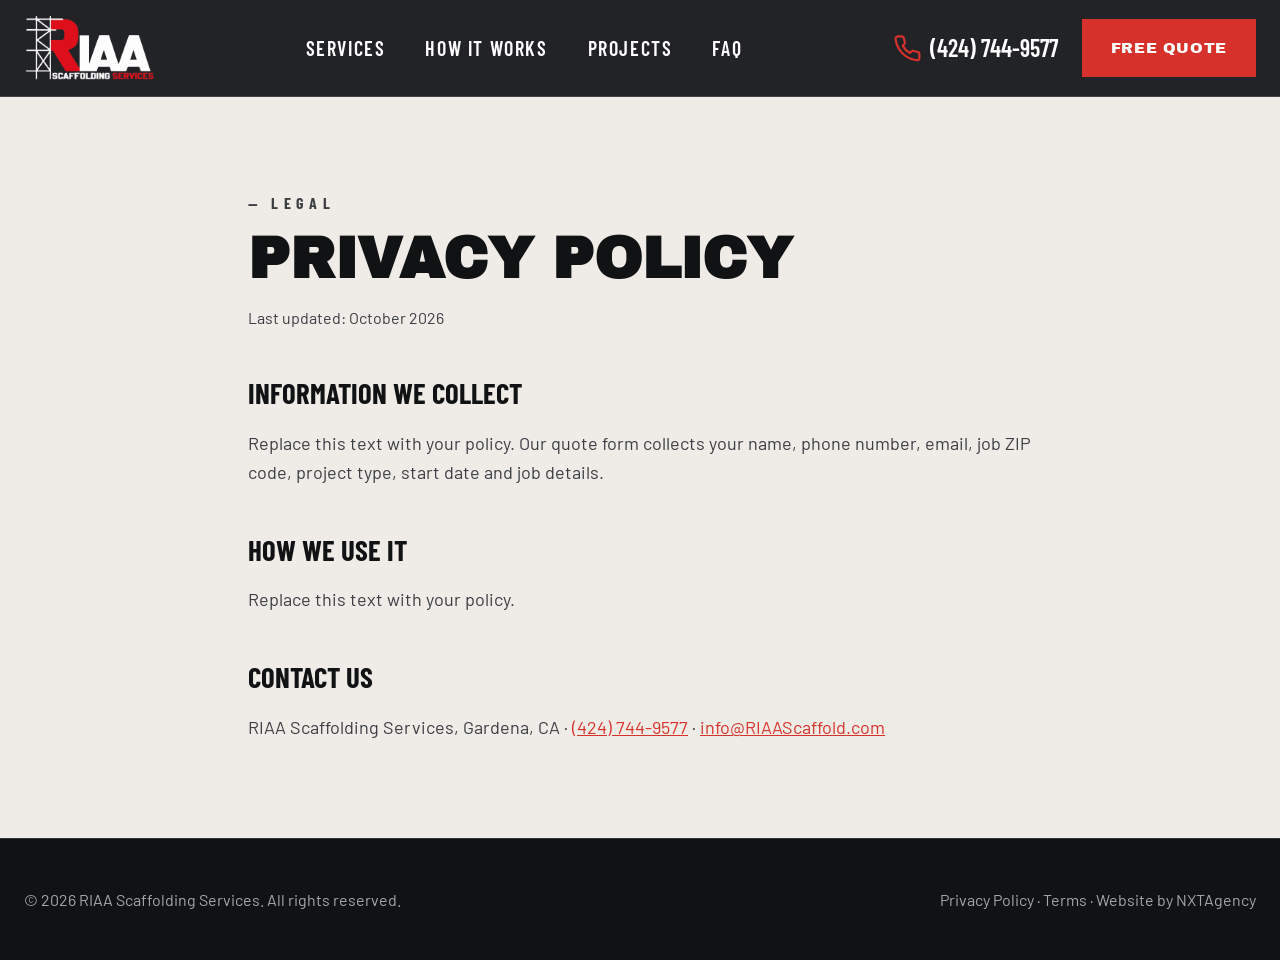
==== privacy.html @ 630b478d "Rename policies/privacy.html to privacy.html" ====
<!DOCTYPE html>
<html lang="en">
<head>
<meta charset="utf-8">
<meta name="viewport" content="width=device-width, initial-scale=1">
<title>Privacy Policy | RIAA Scaffolding Services</title>
<link rel="preconnect" href="https://fonts.googleapis.com">
<link rel="preconnect" href="https://fonts.gstatic.com" crossorigin>
<link href="https://fonts.googleapis.com/css2?family=Archivo+Black&family=Barlow+Condensed:wght@500;600;700&family=Barlow:wght@400;500;600&display=swap" rel="stylesheet">
<link rel="stylesheet" href="style.css?v=4">
<link rel="icon" type="image/png" href="img/favicon.png">
</head>
<body>
<svg width="0" height="0" style="position:absolute" aria-hidden="true">
  <symbol id="phone" viewBox="0 0 24 24"><path d="M22 16.9v3a2 2 0 0 1-2.2 2 19.8 19.8 0 0 1-8.6-3.1 19.5 19.5 0 0 1-6-6A19.8 19.8 0 0 1 2.1 4.2 2 2 0 0 1 4.1 2h3a2 2 0 0 1 2 1.7c.1 1 .4 1.9.7 2.8a2 2 0 0 1-.5 2.1L8.1 9.9a16 16 0 0 0 6 6l1.3-1.3a2 2 0 0 1 2.1-.4c.9.3 1.8.6 2.8.7a2 2 0 0 1 1.7 2z"/></symbol>
  <symbol id="mail" viewBox="0 0 24 24"><rect x="2" y="4" width="20" height="16" rx="2"/><path d="m22 7-10 6L2 7"/></symbol>
  <symbol id="pin" viewBox="0 0 24 24"><path d="M20 10c0 6-8 12-8 12S4 16 4 10a8 8 0 0 1 16 0z"/><circle cx="12" cy="10" r="3"/></symbol>
  <symbol id="clock" viewBox="0 0 24 24"><circle cx="12" cy="12" r="10"/><path d="M12 6v6l4 2"/></symbol>
  <symbol id="arrow" viewBox="0 0 24 24"><path d="M5 12h14m-6-6 6 6-6 6"/></symbol>
  <symbol id="hat" viewBox="0 0 24 24"><path d="M2 18h20M4 18a8 8 0 0 1 16 0M12 6v4M10 4h4"/></symbol>
</svg>
<header>
  <div class="wrap">
    <a class="logo" href="index.html" aria-label="RIAA Scaffolding Services home"><img src="img/logo.png" alt="RIAA Scaffolding Services"></a>
    <nav aria-label="Main"><a href="index.html#services">Services</a><a href="index.html#process">How it works</a><a href="index.html#projects">Projects</a><a href="index.html#faq">FAQ</a></nav>
    <div class="hright">
      <a class="tel" href="tel:4247449577"><svg class="i"><use href="#phone"/></svg>(424) 744-9577</a>
      <a class="btn" href="index.html#quote">Free quote</a>
    </div>
  </div>
</header>
<main>
  <section class="policy">
    <div class="wrap">
      <p class="kicker">Legal</p>
      <h1 class="disp">Privacy Policy</h1>
      <p class="updated">Last updated: October 2026</p>
      <h2>Information we collect</h2>
      <p>Replace this text with your policy. Our quote form collects your name, phone number, email, job ZIP code, project type, start date and job details.</p>
      <h2>How we use it</h2>
      <p>Replace this text with your policy.</p>
      <h2>Contact us</h2>
      <p>RIAA Scaffolding Services, Gardena, CA · <a href="tel:4247449577">(424) 744-9577</a> · <a href="mailto:info@RIAAScaffold.com">info@RIAAScaffold.com</a></p>
    </div>
  </section>
</main>
<footer>
  <div class="wrap">
    <span>© <span id="y"></span> RIAA Scaffolding Services. All rights reserved.</span>
    <span><a href="privacy.html">Privacy Policy</a> · <a href="terms.html">Terms</a> · Website by <a href="https://www.nxtagency.net" target="_blank" rel="noopener">NXTAgency</a></span>
  </div>
</footer>
<script>document.getElementById('y').textContent = new Date().getFullYear();</script>
</body>
</html>
---- style.css ----
:root{--red:#d6322b;--black:#101214;--panel:#1a1c20;--paper:#efece7;--line:rgba(255,255,255,.14);--mute:#a4a8ad;--ink:#3a3d42}
*{box-sizing:border-box;margin:0}
html{scroll-behavior:smooth;scroll-padding-top:6rem}
body{font-family:Barlow,system-ui,sans-serif;font-weight:400;color:var(--black);background:var(--paper);line-height:1.6;font-size:18px}
a{color:inherit;text-decoration:none}
:focus-visible{outline:3px solid var(--red);outline-offset:3px}
.wrap{max-width:78rem;margin:0 auto;padding:0 1.5rem}
.disp{font-family:'Archivo Black',sans-serif;text-transform:uppercase;line-height:1.02}
.cond{font-family:'Barlow Condensed',sans-serif;text-transform:uppercase}
section{padding:7rem 0}
.dark{background:var(--black);color:#fff}
.grid-bg{background-image:linear-gradient(var(--line) 1px,transparent 1px),linear-gradient(90deg,var(--line) 1px,transparent 1px);background-size:64px 64px;background-color:var(--black)}
h2{font-size:clamp(2.2rem,5.5vw,4.2rem)}
.kicker{font-family:'Barlow Condensed';font-weight:700;letter-spacing:.35em;text-transform:uppercase;color:var(--red);font-size:1rem;margin-bottom:.9rem}
.kicker::before{content:"— "}
.lead{margin-top:1.5rem;font-size:1.25rem;color:var(--ink);max-width:44rem}
.dark .lead{color:#d4d6d9}
.btn{display:inline-flex;align-items:center;gap:.7rem;background:var(--red);color:#fff;font-family:'Archivo Black';text-transform:uppercase;letter-spacing:.04em;font-size:1.05rem;padding:1.3rem 2.2rem;border:2px solid var(--red);cursor:pointer;transition:background .15s}
.btn:hover{background:#b82822}
.btn.ghost{background:transparent;border-color:rgba(255,255,255,.35)}
.btn.ghost:hover{background:rgba(255,255,255,.1)}
svg.i{width:1.2em;height:1.2em;fill:none;stroke:currentColor;stroke-width:1.8;stroke-linecap:round;stroke-linejoin:round}
/* header */
header{position:sticky;top:0;z-index:40;background:#222326;border-bottom:1px solid var(--line);color:#fff}
header .wrap{display:flex;align-items:center;justify-content:space-between;height:6rem;gap:1.5rem}
.logo{font-family:'Archivo Black';font-size:2.6rem;line-height:.9;display:flex;flex-direction:column}
.logo b{color:var(--red)}
.logo small{font-family:'Barlow Condensed';font-size:.7rem;letter-spacing:.12em;font-weight:700}
nav{display:flex;gap:2.5rem}
nav a,.tel{font-family:'Barlow Condensed';font-weight:600;font-size:1.25rem;text-transform:uppercase;letter-spacing:.08em}
nav a:hover{color:var(--red)}
.hright{display:flex;align-items:center;gap:1.5rem}
.tel{display:flex;align-items:center;gap:.5rem;font-size:1.5rem;letter-spacing:0}
.tel svg{color:var(--red)}
.hright .btn{padding:.95rem 1.7rem;font-size:.95rem}
@media(max-width:1000px){nav{display:none}}
@media(max-width:560px){.tel{display:none}}
/* hero */
#top{padding:0;position:relative;background:linear-gradient(90deg,var(--black) 28%,rgba(16,18,20,.55) 70%,rgba(16,18,20,.7)),url(img/hero.png) center/cover,#1f2226;color:#fff}
.hero-in{padding:15rem 0 9rem}
.badge{display:inline-flex;align-items:center;gap:.7rem;border:1px solid rgba(214,50,43,.55);background:rgba(16,18,20,.5);color:var(--red);font-family:'Barlow Condensed';font-weight:700;letter-spacing:.3em;font-size:1.05rem;text-transform:uppercase;padding:.75rem 1.5rem}
h1{font-size:clamp(3rem,9vw,7.6rem);margin-top:2.25rem;max-width:11ch}
h1 em{font-style:normal;color:var(--red)}
.hero-sub{margin-top:2.5rem;font-size:1.4rem;max-width:40rem;color:#e2e4e6}
.cta-row{margin-top:3rem;display:flex;gap:1.25rem;flex-wrap:wrap}
.stats{position:relative;border:1px solid var(--line);background:rgba(16,18,20,.82);display:grid;grid-template-columns:repeat(4,1fr);margin-bottom:4rem}
.stats div{padding:2.4rem 2.25rem;border-left:1px solid var(--line)}
.stats div:first-child{border-left:0}
.stats span{display:block;font-family:'Barlow Condensed';font-weight:600;letter-spacing:.2em;text-transform:uppercase;color:var(--mute);font-size:1.05rem}
.stats b{font-family:'Archivo Black';font-size:4.4rem;line-height:1.1;color:var(--red)}
@media(max-width:900px){.stats{grid-template-columns:1fr 1fr}.stats div:nth-child(3){border-left:0}.stats div:nth-child(n+3){border-top:1px solid var(--line)}.hero-in{padding:9rem 0 5rem}}
.hazard{height:1.4rem;background:repeating-linear-gradient(-55deg,var(--red) 0 24px,var(--black) 24px 48px)}
/* services */
.cards{margin-top:4rem;display:grid;gap:3rem;grid-template-columns:repeat(3,1fr)}
.card{background:#fff;box-shadow:14px 14px 0 var(--black);display:flex;flex-direction:column}
.card:first-child{box-shadow:14px 14px 0 var(--red)}
.card .img{height:17rem;background:linear-gradient(135deg,#6b4a3a,#b9855f) center/cover}
.card:nth-child(2) .img{background:linear-gradient(135deg,#1f3a33,#4d7566) center/cover}
.card:nth-child(3) .img{background:linear-gradient(135deg,#1a2a3d,#6f7f90) center/cover}
.card .body{padding:2.25rem 2rem 2rem;display:flex;flex-direction:column;flex:1}
.card h3{font-family:'Archivo Black';text-transform:uppercase;font-size:2rem}
.card p{margin-top:1.1rem;color:var(--ink);flex:1}
.card ul{list-style:none;padding:1.75rem 0 0;margin-top:2rem;border-top:1px solid #d8d5d0;display:grid;gap:1rem}
.card li{font-family:'Barlow Condensed';font-weight:600;font-size:1.3rem;text-transform:uppercase;display:flex;align-items:center;gap:1rem}
.card li::before{content:"";width:.8rem;height:.8rem;background:var(--red);flex:none}
@media(max-width:900px){.cards{grid-template-columns:1fr}}
/* process */
.steps{margin-top:4.5rem;display:grid;gap:2rem;grid-template-columns:repeat(4,1fr);padding:0;list-style:none;counter-reset:s}
.steps li{background:var(--panel);border-top:6px solid var(--red);padding:2.25rem 2.25rem 3rem;counter-increment:s}
.steps li:nth-child(2){margin-top:3rem}.steps li:nth-child(3){margin-top:6rem}.steps li:nth-child(4){margin-top:9rem}
.steps li::before{content:"0" counter(s);font-family:'Archivo Black';font-size:4.2rem;color:var(--red);display:block;line-height:1;margin-bottom:1.5rem}
.steps h3{font-family:'Barlow Condensed';font-size:2rem;text-transform:uppercase;line-height:1.1}
.steps p{margin-top:.8rem;color:#c9ccd0;font-size:1.1rem}
@media(max-width:1000px){.steps{grid-template-columns:1fr 1fr}.steps li:nth-child(n){margin-top:0}}
@media(max-width:560px){.steps{grid-template-columns:1fr}}
/* projects */
.projects{margin-top:3.5rem;display:grid;gap:2rem;grid-template-columns:1.5fr 1fr 1fr}
.proj{min-height:24rem;padding:2rem;display:flex;flex-direction:column;justify-content:flex-end;color:#fff;background:linear-gradient(180deg,rgba(16,18,20,0) 30%,rgba(16,18,20,.9)),var(--bg,#2b2f35) center/cover}
.proj:nth-child(2){--bg:#3a2a27}.proj:nth-child(3){--bg:#27343a}
.proj small{font-family:'Barlow Condensed';font-weight:700;letter-spacing:.25em;text-transform:uppercase;color:var(--red)}
.proj h3{font-family:'Archivo Black';text-transform:uppercase;font-size:1.6rem;margin:.3rem 0 .5rem}
.proj p{color:#d4d6d9;font-size:1.05rem}
@media(max-width:900px){.projects{grid-template-columns:1fr}.proj{min-height:16rem}}
/* safety */
#safety{background:#fff}
.safety{display:grid;gap:4rem;grid-template-columns:1fr 1fr;align-items:start}
.checks{list-style:none;padding:0;display:grid;gap:1rem}
.checks li{background:var(--paper);border-left:6px solid var(--red);padding:1.4rem 1.6rem}
.checks b{font-family:'Barlow Condensed';font-size:1.45rem;text-transform:uppercase;display:block}
@media(max-width:900px){.safety{grid-template-columns:1fr}}
/* faq */
.faq{display:grid;gap:5rem;grid-template-columns:1fr 1.4fr;align-items:start}
.faq .list{border-top:3px solid var(--black)}
details{border-bottom:3px solid var(--black);padding:2.2rem 0}
summary{cursor:pointer;font-family:'Barlow Condensed';font-weight:700;font-size:1.6rem;text-transform:uppercase;list-style:none;display:flex;justify-content:space-between;gap:1rem}
summary::-webkit-details-marker{display:none}
summary::after{content:"+";font-weight:400;font-size:2.2rem;line-height:.8}
details[open] summary::after{content:"−"}
details p{margin-top:1rem;color:var(--ink);max-width:40rem}
@media(max-width:900px){.faq{grid-template-columns:1fr;gap:3rem}}
/* quote */
.qgrid{display:grid;gap:4rem;grid-template-columns:1fr 1.5fr;align-items:start}
.contact{margin-top:3.5rem;display:grid;gap:1.1rem}
.contact div{display:flex;align-items:center;gap:1.2rem}
.contact .ic{width:4.2rem;height:4.2rem;background:var(--red);display:grid;place-items:center;flex:none;font-size:1.6rem}
.contact small{display:block;font-family:'Barlow Condensed';font-weight:600;letter-spacing:.25em;text-transform:uppercase;color:var(--mute);font-size:1rem}
.contact span{font-size:1.5rem;line-height:1.3}
form{border:1px solid var(--line);padding:3rem 2.5rem;display:grid;gap:1.6rem 1.75rem;grid-template-columns:1fr 1fr;background:rgba(16,18,20,.6)}
.full{grid-column:1/-1}
label{display:block;font-family:'Barlow Condensed';font-weight:600;letter-spacing:.2em;text-transform:uppercase;color:#c9ccd0;font-size:1.1rem;margin-bottom:.7rem}
input,select,textarea{width:100%;font:inherit;font-size:1.15rem;padding:1.1rem 1.3rem;background:var(--panel);color:#fff;border:2px solid #34373c;border-radius:0;color-scheme:dark}
input::placeholder,textarea::placeholder{color:#7d8187}
input:focus,select:focus,textarea:focus{border-color:var(--red);outline:none}
textarea{min-height:9rem;resize:vertical}
.fbot{display:flex;justify-content:space-between;align-items:center;gap:1.5rem;flex-wrap:wrap}
.fbot p{color:var(--mute);font-size:1.05rem}
#msg{color:#fff;font-weight:600;margin-top:1rem}
@media(max-width:900px){.qgrid{grid-template-columns:1fr}}
@media(max-width:560px){form{grid-template-columns:1fr;padding:2rem 1.25rem}}
footer{background:var(--black);color:var(--mute);padding:3rem 0;border-top:1px solid var(--line);font-size:1rem}
footer .wrap{display:flex;justify-content:space-between;flex-wrap:wrap;gap:1rem}
@media(prefers-reduced-motion:reduce){html{scroll-behavior:auto}}

/* ===== Final additions ===== */
html,body{width:100%;max-width:100%;overflow-x:hidden;overflow-x:clip}
body{position:relative}
header,main,section,footer,.wrap{max-width:100%}
.wrap>*,.stats>*,.cards>*,.steps>*,.projects>*,.qgrid>*,.faq>*,form>*,header .wrap>*{min-width:0}
img,svg{max-width:100%}
.logo img{height:4rem;width:auto;display:block}
/* hero video */
#top{overflow:hidden}
.hero-video{position:absolute;inset:0;width:100%;height:100%;object-fit:cover;object-position:50% center;z-index:0}
#top::before{content:"";position:absolute;inset:0;z-index:1;background:linear-gradient(90deg,var(--black) 28%,rgba(16,18,20,.55) 70%,rgba(16,18,20,.7))}
#top .wrap{position:relative;z-index:2}
h1{text-shadow:0 2px 14px rgba(0,0,0,.7)}
@media(prefers-reduced-motion:reduce){.hero-video{display:none}}
/* desktop hero spacing */
@media(min-width:901px){.hero-in{padding-top:7rem}h1{max-width:16ch}}
/* date field (iPhone) */
input[type="date"]{-webkit-appearance:none;appearance:none;display:block;width:100%;min-width:0;max-width:100%;text-align:left;min-height:3.6rem}
input[type="date"]::-webkit-date-and-time-value{text-align:left;min-height:1.4em}
/* links */
footer a{color:inherit;text-decoration:none}
footer a:hover{color:#fff}
.contact a{color:#fff}
.contact a:hover{color:var(--red)}
/* policy pages */
.policy{padding:5rem 0 6rem;background:var(--paper)}
.policy .wrap{max-width:52rem}
.policy h1{font-size:clamp(2.2rem,6vw,3.6rem);max-width:none;margin-top:.5rem;text-shadow:none}
.policy .updated{color:var(--ink);margin-top:1rem;font-size:1rem}
.policy h2{font-family:'Barlow Condensed';text-transform:uppercase;font-size:1.8rem;margin:2.5rem 0 .6rem}
.policy p,.policy li{color:var(--ink);margin-top:.8rem}
.policy ul{padding-left:1.3rem}
.policy a{color:var(--red);text-decoration:underline}
/* mobile */
@media(max-width:900px){
  #top{background-image:none!important}
  #top::before{background:rgba(16,18,20,.35)!important}
  .stats{grid-template-columns:repeat(2,minmax(0,1fr))}
  .stats div{padding:1.4rem 1rem;overflow:hidden}
  .stats span{font-size:.85rem;letter-spacing:.08em}
  .stats b{font-size:clamp(1.8rem,10vw,3rem);overflow-wrap:anywhere}
  header .wrap{gap:.75rem;height:5rem}
  .logo img{max-width:52vw;height:auto;max-height:3.4rem}
  .hright .btn{padding:.85rem 1rem;font-size:.8rem;white-space:nowrap}
  h1{font-size:clamp(2.1rem,9vw,4rem);overflow-wrap:anywhere;max-width:none}
  h2{font-size:clamp(1.8rem,8vw,2.6rem)}
  .kicker{letter-spacing:.2em}
  .badge{letter-spacing:.12em;font-size:.85rem;padding:.7rem 1rem}
}
@media(max-width:700px){
  .hero-sub{font-size:1.15rem}
  .btn{padding:1.1rem 1.4rem;font-size:.95rem}
  .cta-row .btn{width:100%;justify-content:center}
  .cards,.projects,.safety,.faq,.qgrid,.steps{grid-template-columns:minmax(0,1fr)}
  .card{box-shadow:8px 8px 0 var(--black)}
  .card:first-child{box-shadow:8px 8px 0 var(--red)}
  .contact span{font-size:1.15rem;overflow-wrap:anywhere}
  form{grid-template-columns:minmax(0,1fr);padding:1.75rem 1.1rem}
  section{padding:4.5rem 0}
}
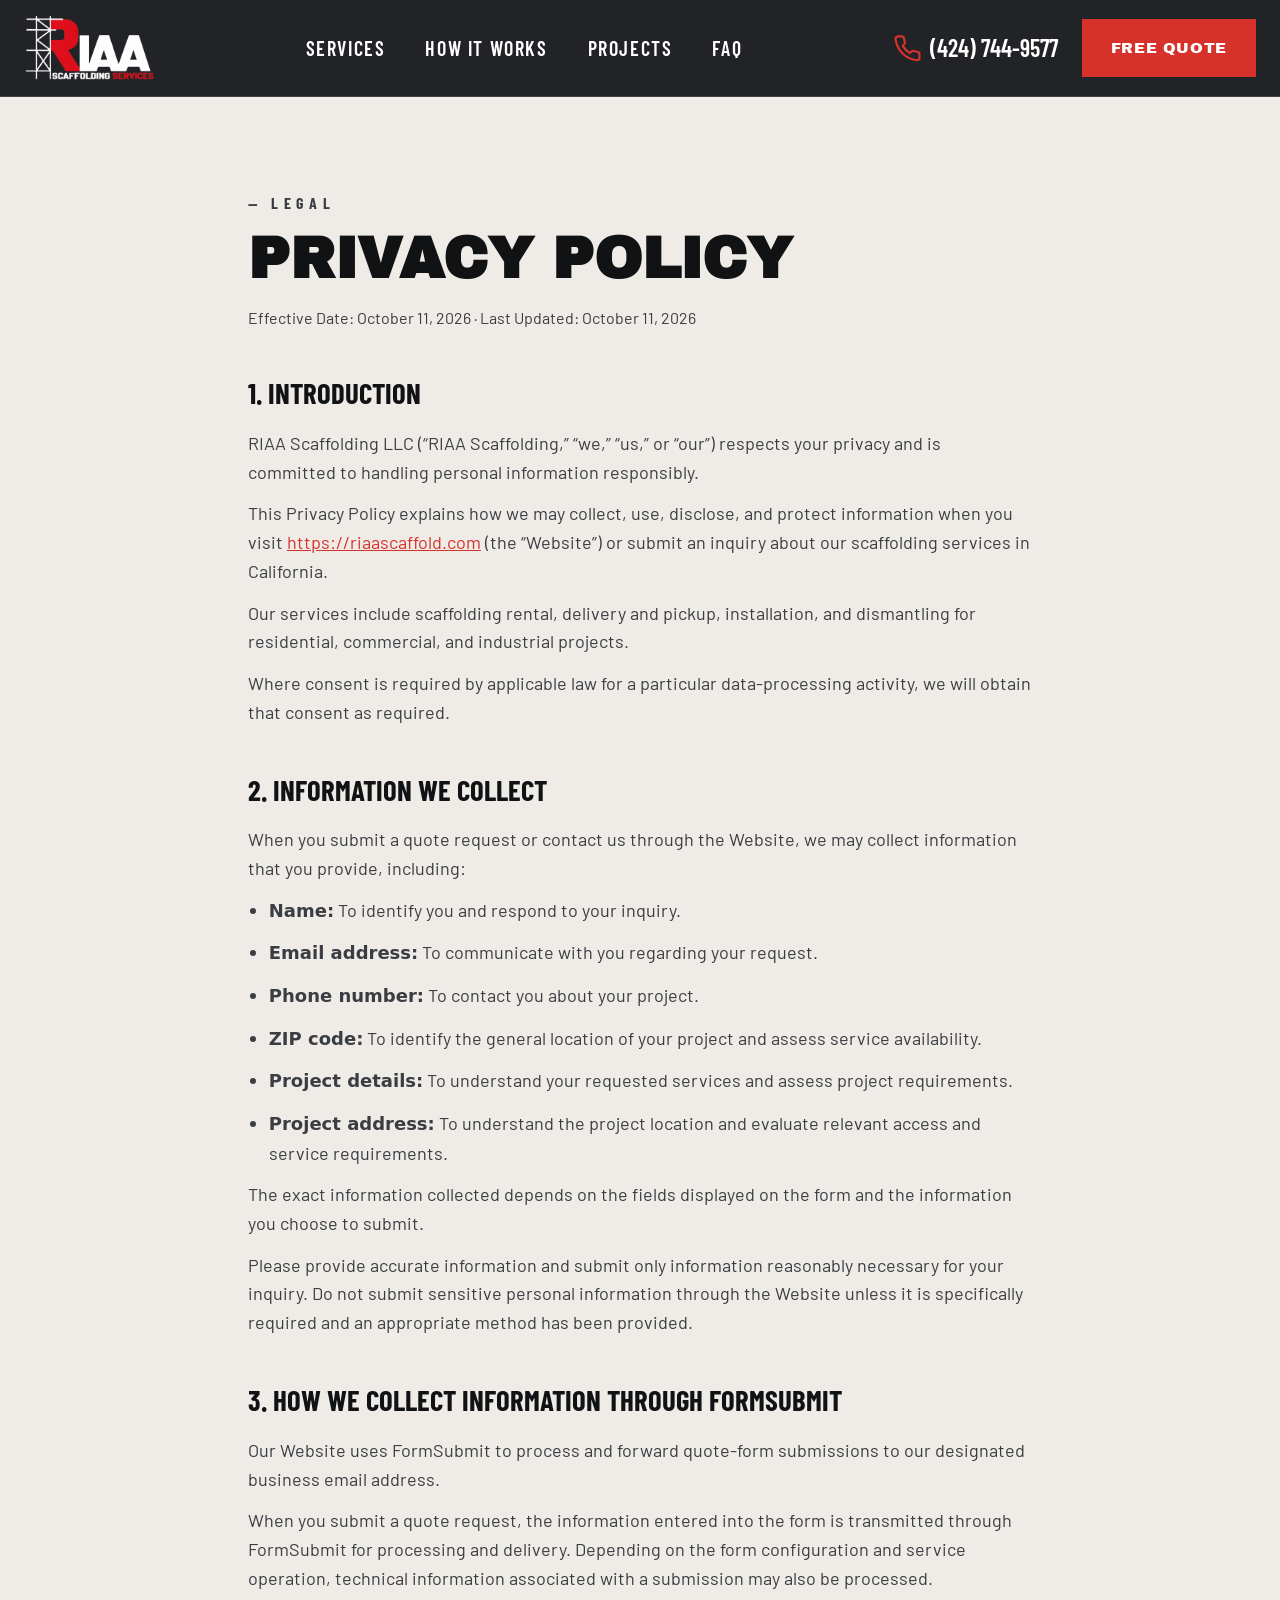
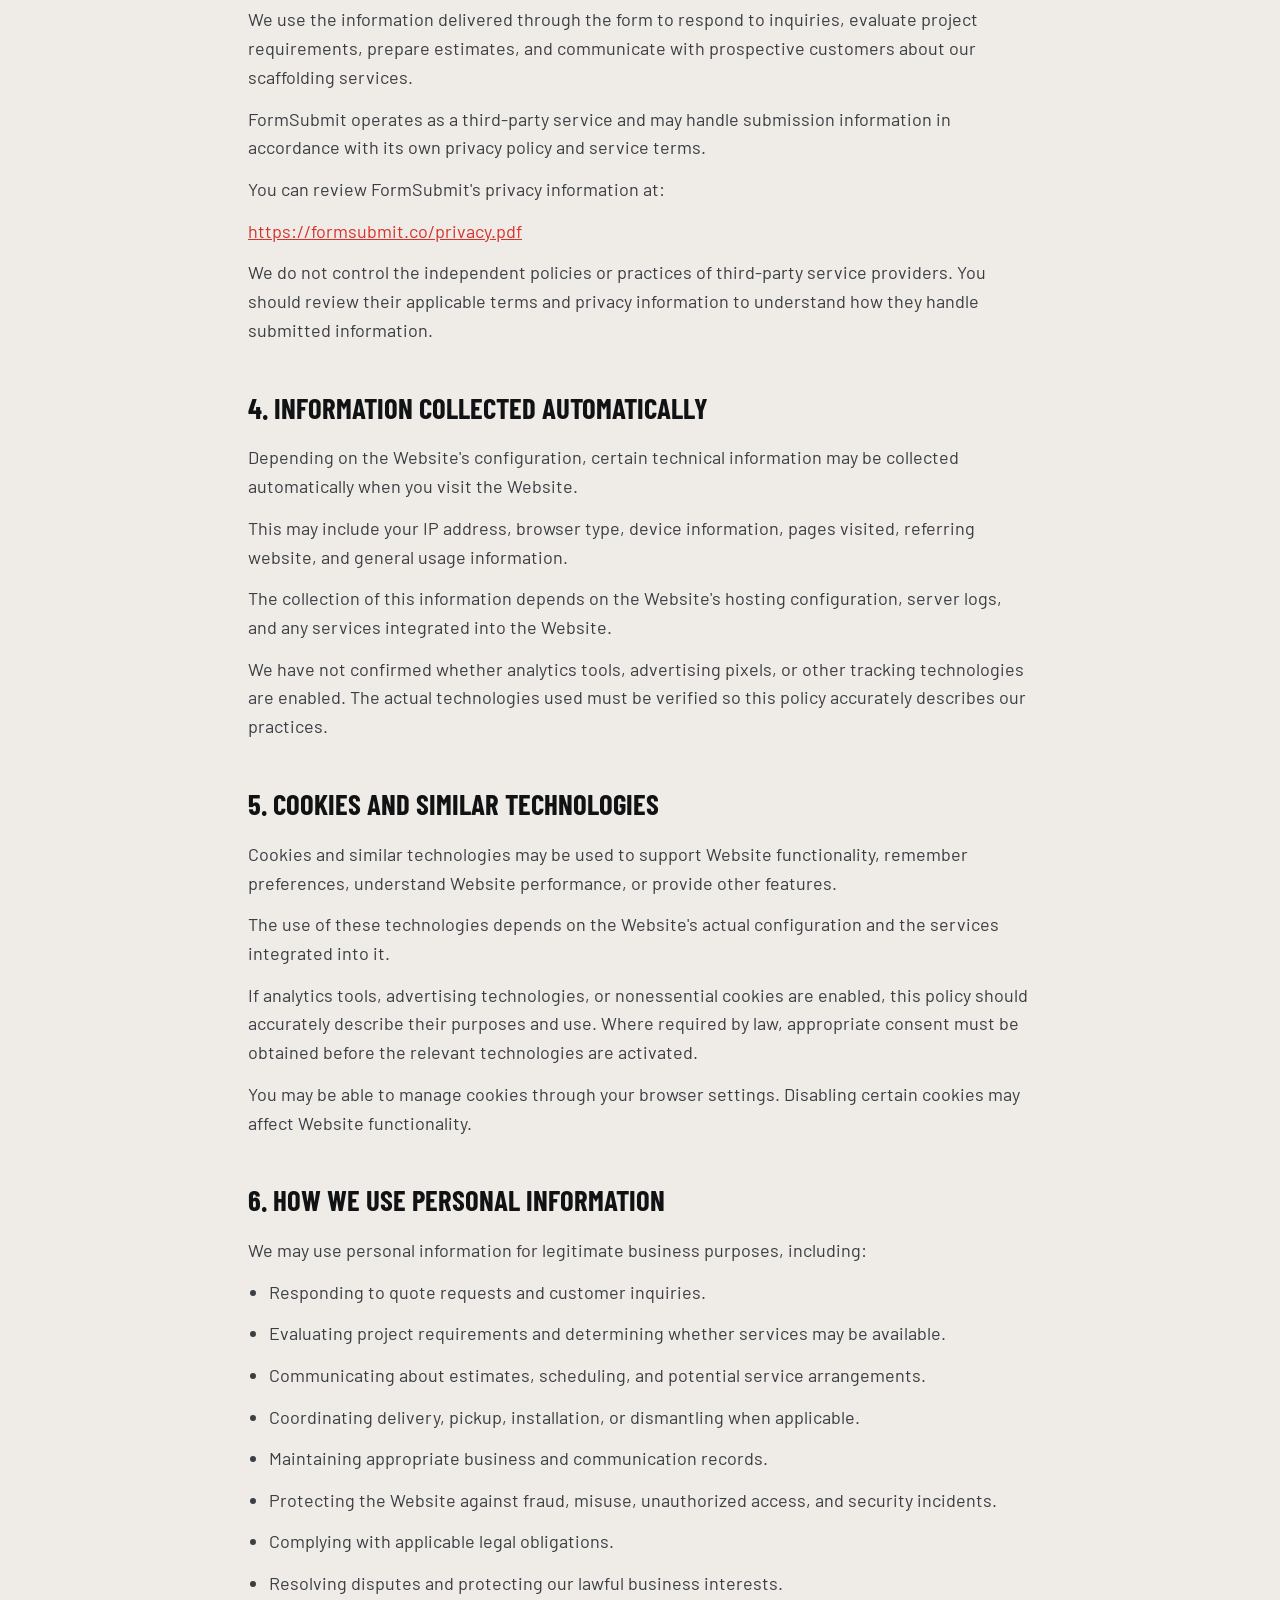
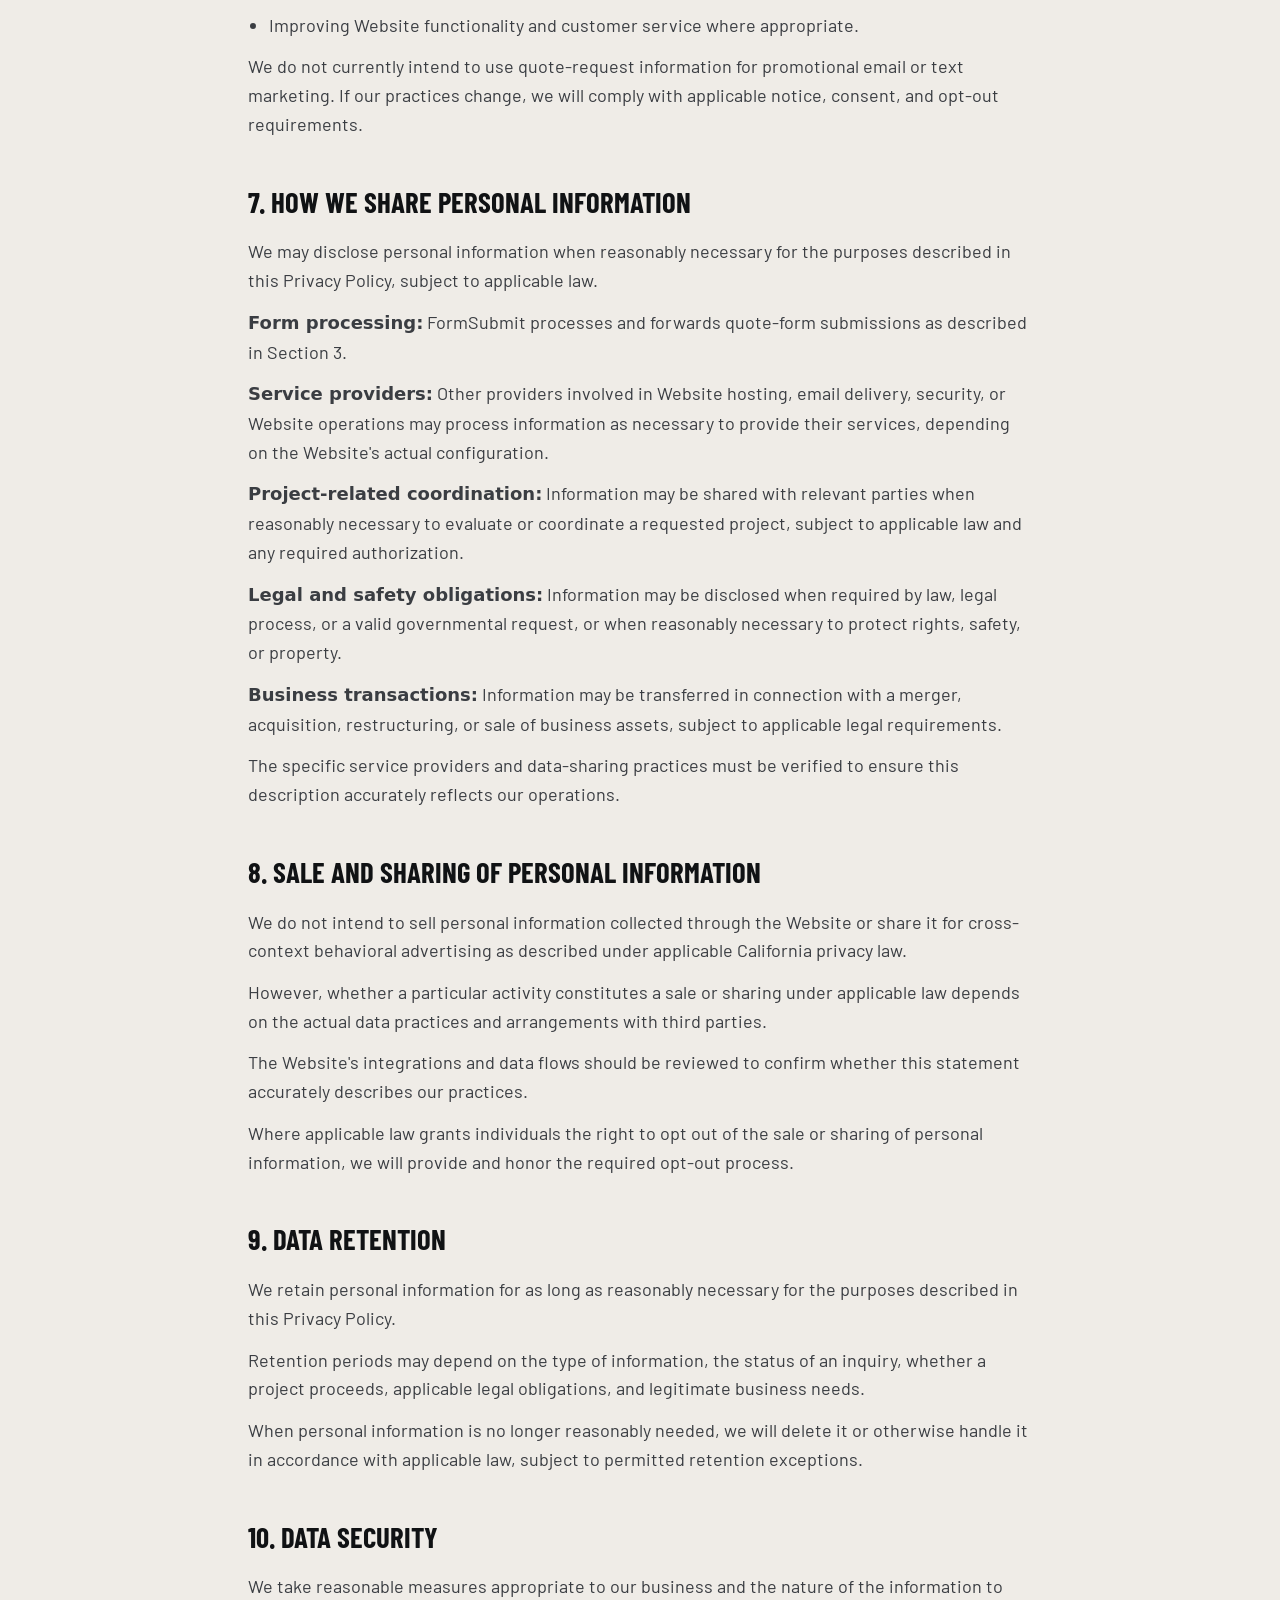
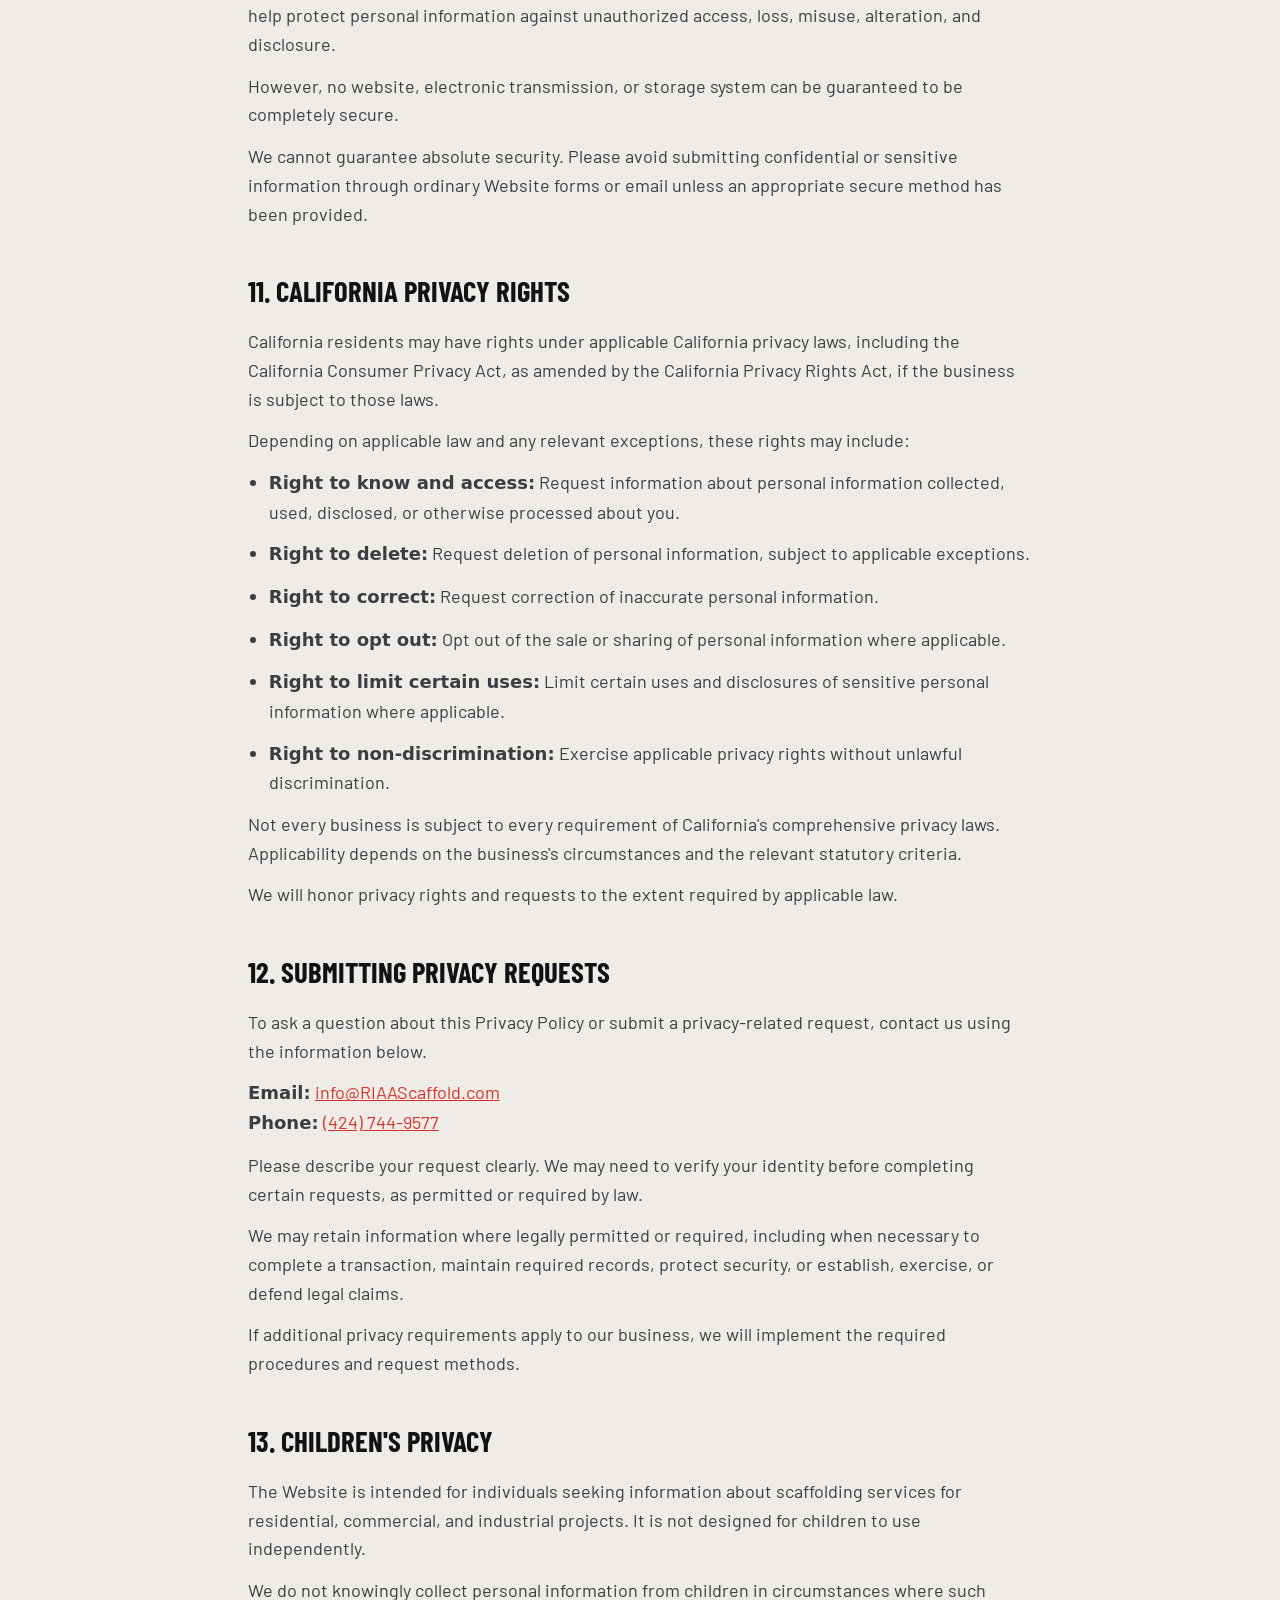
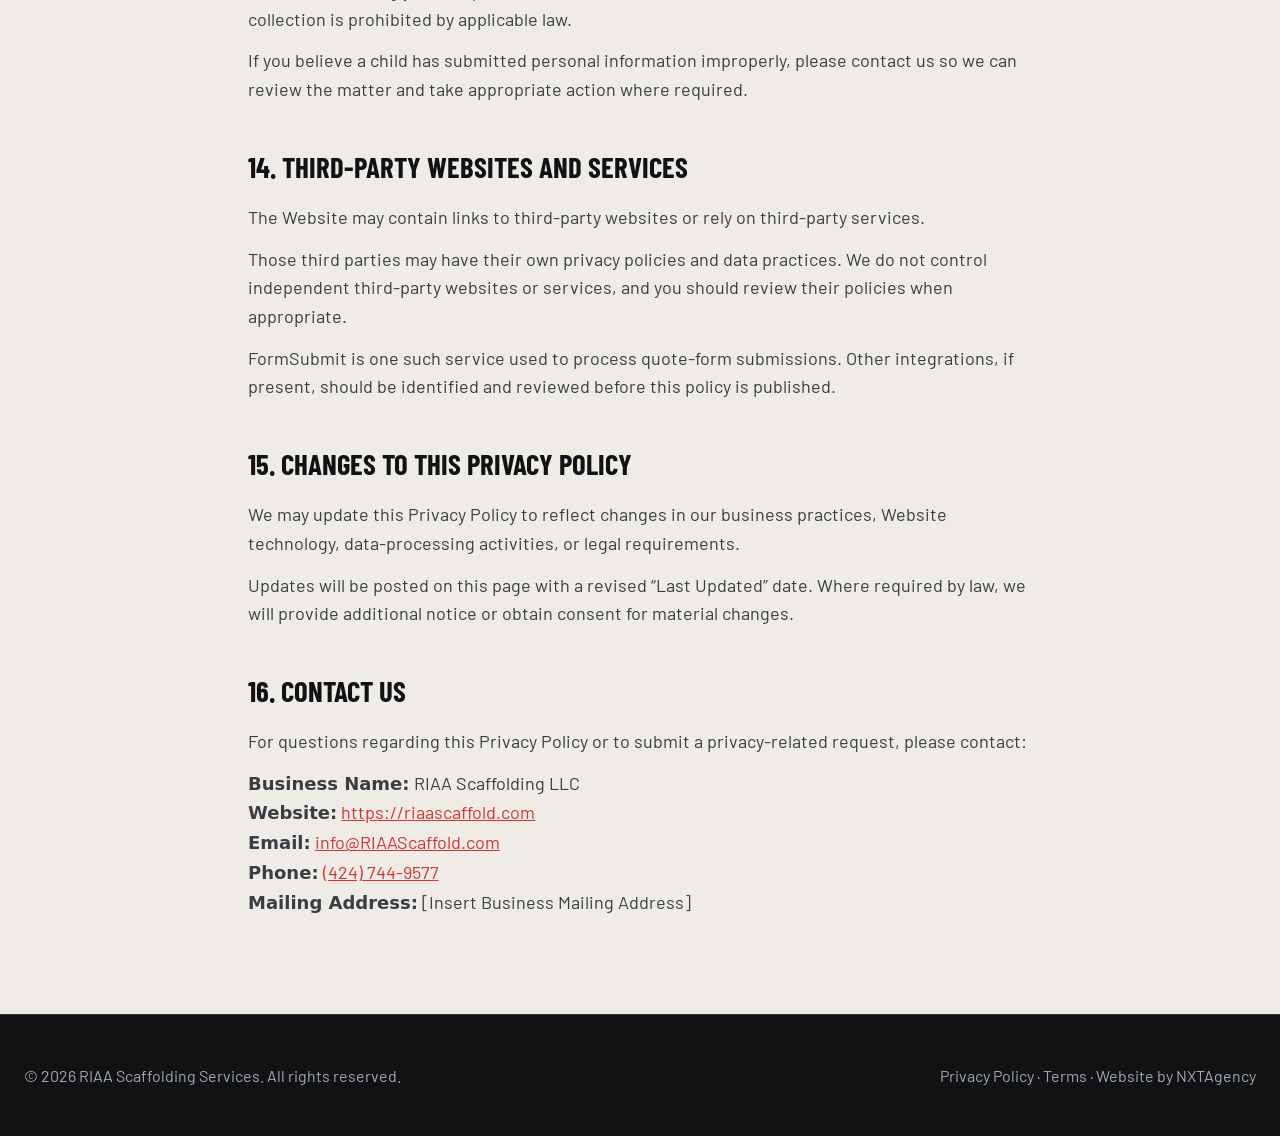
==== commit 23759b79: "Update privacy.html" ====
--- a/privacy.html
+++ b/privacy.html
@@ -34,13 +34,115 @@
     <div class="wrap">
       <p class="kicker">Legal</p>
       <h1 class="disp">Privacy Policy</h1>
-      <p class="updated">Last updated: October 2026</p>
-      <h2>Information we collect</h2>
-      <p>Replace this text with your policy. Our quote form collects your name, phone number, email, job ZIP code, project type, start date and job details.</p>
-      <h2>How we use it</h2>
-      <p>Replace this text with your policy.</p>
-      <h2>Contact us</h2>
-      <p>RIAA Scaffolding Services, Gardena, CA · <a href="tel:4247449577">(424) 744-9577</a> · <a href="mailto:info@RIAAScaffold.com">info@RIAAScaffold.com</a></p>
+      <p class="updated">Effective Date: October 11, 2026 · Last Updated: October 11, 2026</p>
+      <h2>1. Introduction</h2>
+      <p>RIAA Scaffolding LLC (“RIAA Scaffolding,” “we,” “us,” or “our”) respects your privacy and is committed to handling personal information responsibly.</p>
+      <p>This Privacy Policy explains how we may collect, use, disclose, and protect information when you visit <a href="https://riaascaffold.com">https://riaascaffold.com</a> (the “Website”) or submit an inquiry about our scaffolding services in California.</p>
+      <p>Our services include scaffolding rental, delivery and pickup, installation, and dismantling for residential, commercial, and industrial projects.</p>
+      <p>Where consent is required by applicable law for a particular data-processing activity, we will obtain that consent as required.</p>
+      <h2>2. Information We Collect</h2>
+      <p>When you submit a quote request or contact us through the Website, we may collect information that you provide, including:</p>
+      <ul>
+        <li><strong>Name:</strong> To identify you and respond to your inquiry.</li>
+        <li><strong>Email address:</strong> To communicate with you regarding your request.</li>
+        <li><strong>Phone number:</strong> To contact you about your project.</li>
+        <li><strong>ZIP code:</strong> To identify the general location of your project and assess service availability.</li>
+        <li><strong>Project details:</strong> To understand your requested services and assess project requirements.</li>
+        <li><strong>Project address:</strong> To understand the project location and evaluate relevant access and service requirements.</li>
+      </ul>
+      <p>The exact information collected depends on the fields displayed on the form and the information you choose to submit.</p>
+      <p>Please provide accurate information and submit only information reasonably necessary for your inquiry. Do not submit sensitive personal information through the Website unless it is specifically required and an appropriate method has been provided.</p>
+      <h2>3. How We Collect Information Through FormSubmit</h2>
+      <p>Our Website uses FormSubmit to process and forward quote-form submissions to our designated business email address.</p>
+      <p>When you submit a quote request, the information entered into the form is transmitted through FormSubmit for processing and delivery. Depending on the form configuration and service operation, technical information associated with a submission may also be processed.</p>
+      <p>We use the information delivered through the form to respond to inquiries, evaluate project requirements, prepare estimates, and communicate with prospective customers about our scaffolding services.</p>
+      <p>FormSubmit operates as a third-party service and may handle submission information in accordance with its own privacy policy and service terms.</p>
+      <p>You can review FormSubmit's privacy information at:</p>
+      <p><a href="https://formsubmit.co/privacy.pdf" target="_blank" rel="noopener">https://formsubmit.co/privacy.pdf</a></p>
+      <p>We do not control the independent policies or practices of third-party service providers. You should review their applicable terms and privacy information to understand how they handle submitted information.</p>
+      <h2>4. Information Collected Automatically</h2>
+      <p>Depending on the Website's configuration, certain technical information may be collected automatically when you visit the Website.</p>
+      <p>This may include your IP address, browser type, device information, pages visited, referring website, and general usage information.</p>
+      <p>The collection of this information depends on the Website's hosting configuration, server logs, and any services integrated into the Website.</p>
+      <p>We have not confirmed whether analytics tools, advertising pixels, or other tracking technologies are enabled. The actual technologies used must be verified so this policy accurately describes our practices.</p>
+      <h2>5. Cookies and Similar Technologies</h2>
+      <p>Cookies and similar technologies may be used to support Website functionality, remember preferences, understand Website performance, or provide other features.</p>
+      <p>The use of these technologies depends on the Website's actual configuration and the services integrated into it.</p>
+      <p>If analytics tools, advertising technologies, or nonessential cookies are enabled, this policy should accurately describe their purposes and use. Where required by law, appropriate consent must be obtained before the relevant technologies are activated.</p>
+      <p>You may be able to manage cookies through your browser settings. Disabling certain cookies may affect Website functionality.</p>
+      <h2>6. How We Use Personal Information</h2>
+      <p>We may use personal information for legitimate business purposes, including:</p>
+      <ul>
+        <li>Responding to quote requests and customer inquiries.</li>
+        <li>Evaluating project requirements and determining whether services may be available.</li>
+        <li>Communicating about estimates, scheduling, and potential service arrangements.</li>
+        <li>Coordinating delivery, pickup, installation, or dismantling when applicable.</li>
+        <li>Maintaining appropriate business and communication records.</li>
+        <li>Protecting the Website against fraud, misuse, unauthorized access, and security incidents.</li>
+        <li>Complying with applicable legal obligations.</li>
+        <li>Resolving disputes and protecting our lawful business interests.</li>
+        <li>Improving Website functionality and customer service where appropriate.</li>
+      </ul>
+      <p>We do not currently intend to use quote-request information for promotional email or text marketing. If our practices change, we will comply with applicable notice, consent, and opt-out requirements.</p>
+      <h2>7. How We Share Personal Information</h2>
+      <p>We may disclose personal information when reasonably necessary for the purposes described in this Privacy Policy, subject to applicable law.</p>
+      <p><strong>Form processing:</strong> FormSubmit processes and forwards quote-form submissions as described in Section 3.</p>
+      <p><strong>Service providers:</strong> Other providers involved in Website hosting, email delivery, security, or Website operations may process information as necessary to provide their services, depending on the Website's actual configuration.</p>
+      <p><strong>Project-related coordination:</strong> Information may be shared with relevant parties when reasonably necessary to evaluate or coordinate a requested project, subject to applicable law and any required authorization.</p>
+      <p><strong>Legal and safety obligations:</strong> Information may be disclosed when required by law, legal process, or a valid governmental request, or when reasonably necessary to protect rights, safety, or property.</p>
+      <p><strong>Business transactions:</strong> Information may be transferred in connection with a merger, acquisition, restructuring, or sale of business assets, subject to applicable legal requirements.</p>
+      <p>The specific service providers and data-sharing practices must be verified to ensure this description accurately reflects our operations.</p>
+      <h2>8. Sale and Sharing of Personal Information</h2>
+      <p>We do not intend to sell personal information collected through the Website or share it for cross-context behavioral advertising as described under applicable California privacy law.</p>
+      <p>However, whether a particular activity constitutes a sale or sharing under applicable law depends on the actual data practices and arrangements with third parties.</p>
+      <p>The Website's integrations and data flows should be reviewed to confirm whether this statement accurately describes our practices.</p>
+      <p>Where applicable law grants individuals the right to opt out of the sale or sharing of personal information, we will provide and honor the required opt-out process.</p>
+      <h2>9. Data Retention</h2>
+      <p>We retain personal information for as long as reasonably necessary for the purposes described in this Privacy Policy.</p>
+      <p>Retention periods may depend on the type of information, the status of an inquiry, whether a project proceeds, applicable legal obligations, and legitimate business needs.</p>
+      <p>When personal information is no longer reasonably needed, we will delete it or otherwise handle it in accordance with applicable law, subject to permitted retention exceptions.</p>
+      <h2>10. Data Security</h2>
+      <p>We take reasonable measures appropriate to our business and the nature of the information to help protect personal information against unauthorized access, loss, misuse, alteration, and disclosure.</p>
+      <p>However, no website, electronic transmission, or storage system can be guaranteed to be completely secure.</p>
+      <p>We cannot guarantee absolute security. Please avoid submitting confidential or sensitive information through ordinary Website forms or email unless an appropriate secure method has been provided.</p>
+      <h2>11. California Privacy Rights</h2>
+      <p>California residents may have rights under applicable California privacy laws, including the California Consumer Privacy Act, as amended by the California Privacy Rights Act, if the business is subject to those laws.</p>
+      <p>Depending on applicable law and any relevant exceptions, these rights may include:</p>
+      <ul>
+        <li><strong>Right to know and access:</strong> Request information about personal information collected, used, disclosed, or otherwise processed about you.</li>
+        <li><strong>Right to delete:</strong> Request deletion of personal information, subject to applicable exceptions.</li>
+        <li><strong>Right to correct:</strong> Request correction of inaccurate personal information.</li>
+        <li><strong>Right to opt out:</strong> Opt out of the sale or sharing of personal information where applicable.</li>
+        <li><strong>Right to limit certain uses:</strong> Limit certain uses and disclosures of sensitive personal information where applicable.</li>
+        <li><strong>Right to non-discrimination:</strong> Exercise applicable privacy rights without unlawful discrimination.</li>
+      </ul>
+      <p>Not every business is subject to every requirement of California's comprehensive privacy laws. Applicability depends on the business's circumstances and the relevant statutory criteria.</p>
+      <p>We will honor privacy rights and requests to the extent required by applicable law.</p>
+      <h2>12. Submitting Privacy Requests</h2>
+      <p>To ask a question about this Privacy Policy or submit a privacy-related request, contact us using the information below.</p>
+      <p><strong>Email:</strong> <a href="mailto:info@RIAAScaffold.com">info@RIAAScaffold.com</a><br>
+        <strong>Phone:</strong> <a href="tel:4247449577">(424) 744-9577</a></p>
+      <p>Please describe your request clearly. We may need to verify your identity before completing certain requests, as permitted or required by law.</p>
+      <p>We may retain information where legally permitted or required, including when necessary to complete a transaction, maintain required records, protect security, or establish, exercise, or defend legal claims.</p>
+      <p>If additional privacy requirements apply to our business, we will implement the required procedures and request methods.</p>
+      <h2>13. Children&#x27;s Privacy</h2>
+      <p>The Website is intended for individuals seeking information about scaffolding services for residential, commercial, and industrial projects. It is not designed for children to use independently.</p>
+      <p>We do not knowingly collect personal information from children in circumstances where such collection is prohibited by applicable law.</p>
+      <p>If you believe a child has submitted personal information improperly, please contact us so we can review the matter and take appropriate action where required.</p>
+      <h2>14. Third-Party Websites and Services</h2>
+      <p>The Website may contain links to third-party websites or rely on third-party services.</p>
+      <p>Those third parties may have their own privacy policies and data practices. We do not control independent third-party websites or services, and you should review their policies when appropriate.</p>
+      <p>FormSubmit is one such service used to process quote-form submissions. Other integrations, if present, should be identified and reviewed before this policy is published.</p>
+      <h2>15. Changes to This Privacy Policy</h2>
+      <p>We may update this Privacy Policy to reflect changes in our business practices, Website technology, data-processing activities, or legal requirements.</p>
+      <p>Updates will be posted on this page with a revised “Last Updated” date. Where required by law, we will provide additional notice or obtain consent for material changes.</p>
+      <h2>16. Contact Us</h2>
+      <p>For questions regarding this Privacy Policy or to submit a privacy-related request, please contact:</p>
+      <p><strong>Business Name:</strong> RIAA Scaffolding LLC<br>
+        <strong>Website:</strong> <a href="https://riaascaffold.com">https://riaascaffold.com</a><br>
+        <strong>Email:</strong> <a href="mailto:info@RIAAScaffold.com">info@RIAAScaffold.com</a><br>
+        <strong>Phone:</strong> <a href="tel:4247449577">(424) 744-9577</a><br>
+        <strong>Mailing Address:</strong> [Insert Business Mailing Address]</p>
     </div>
   </section>
 </main>
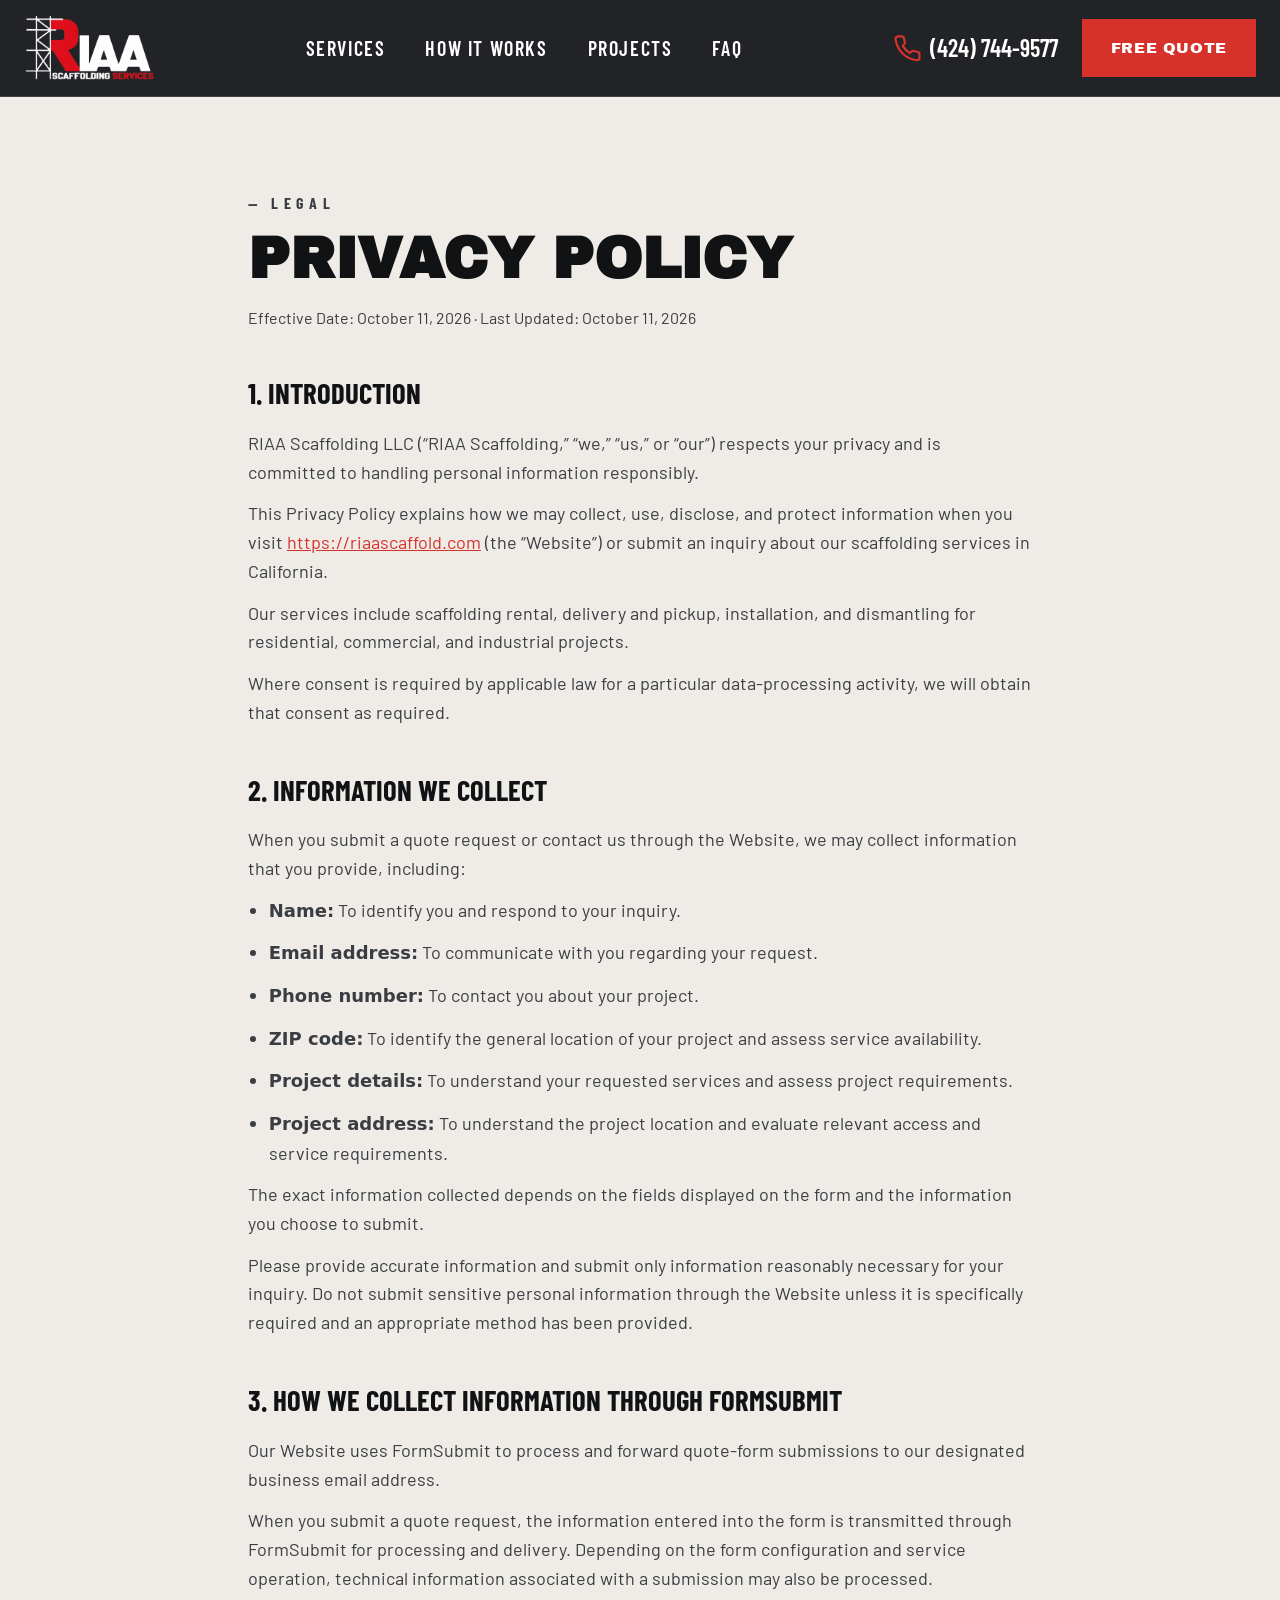
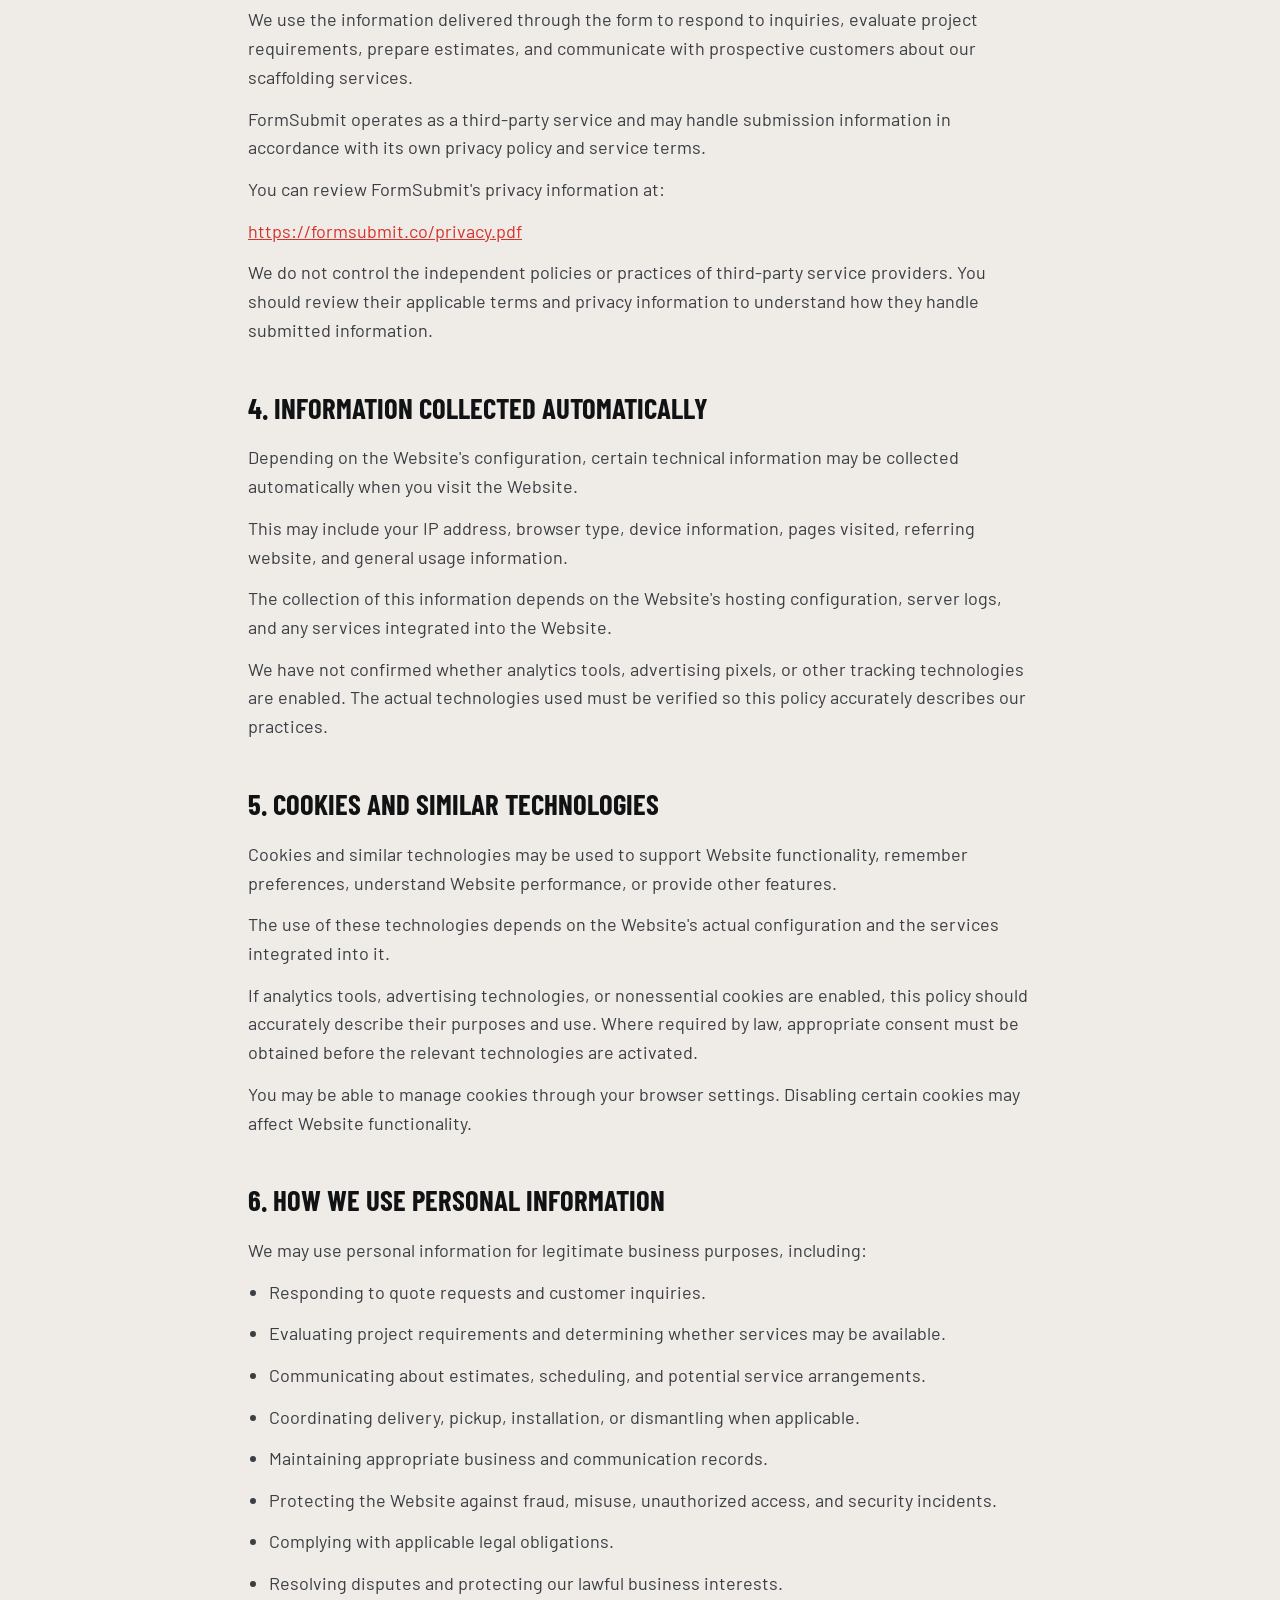
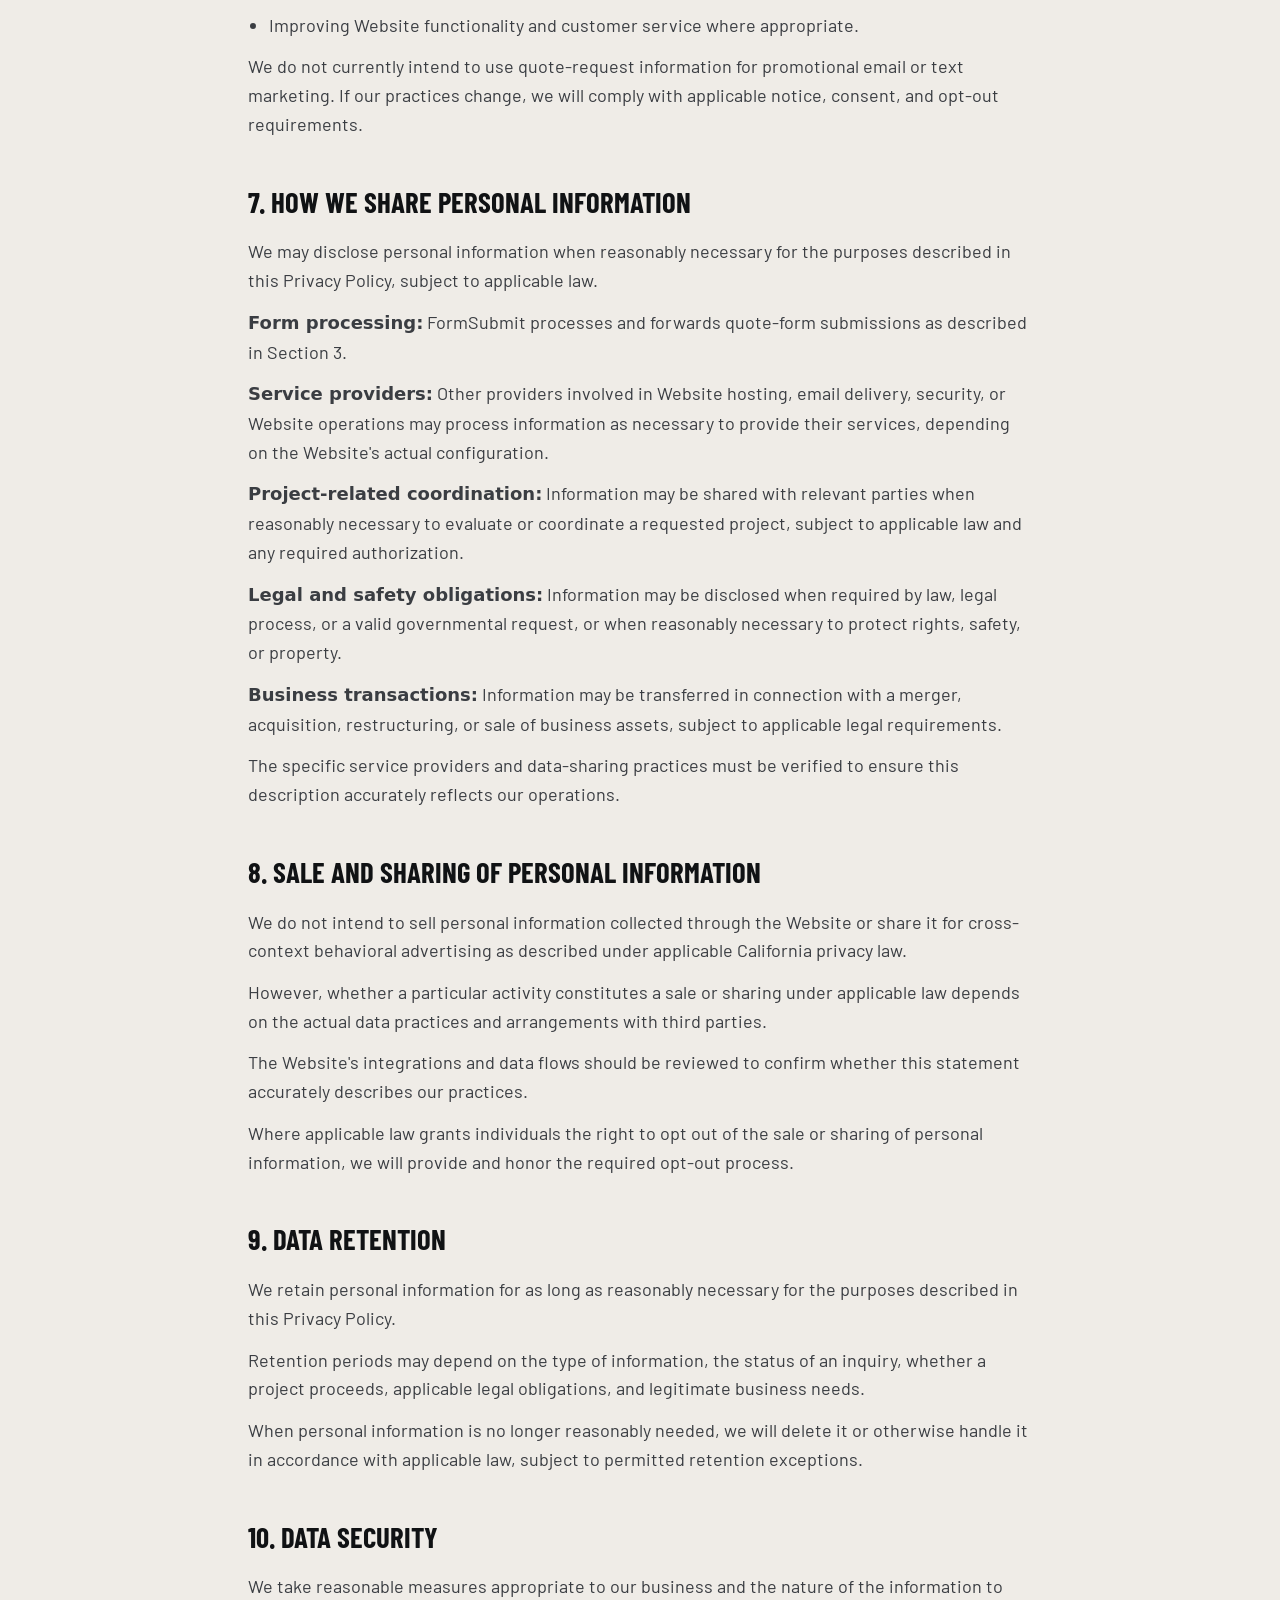
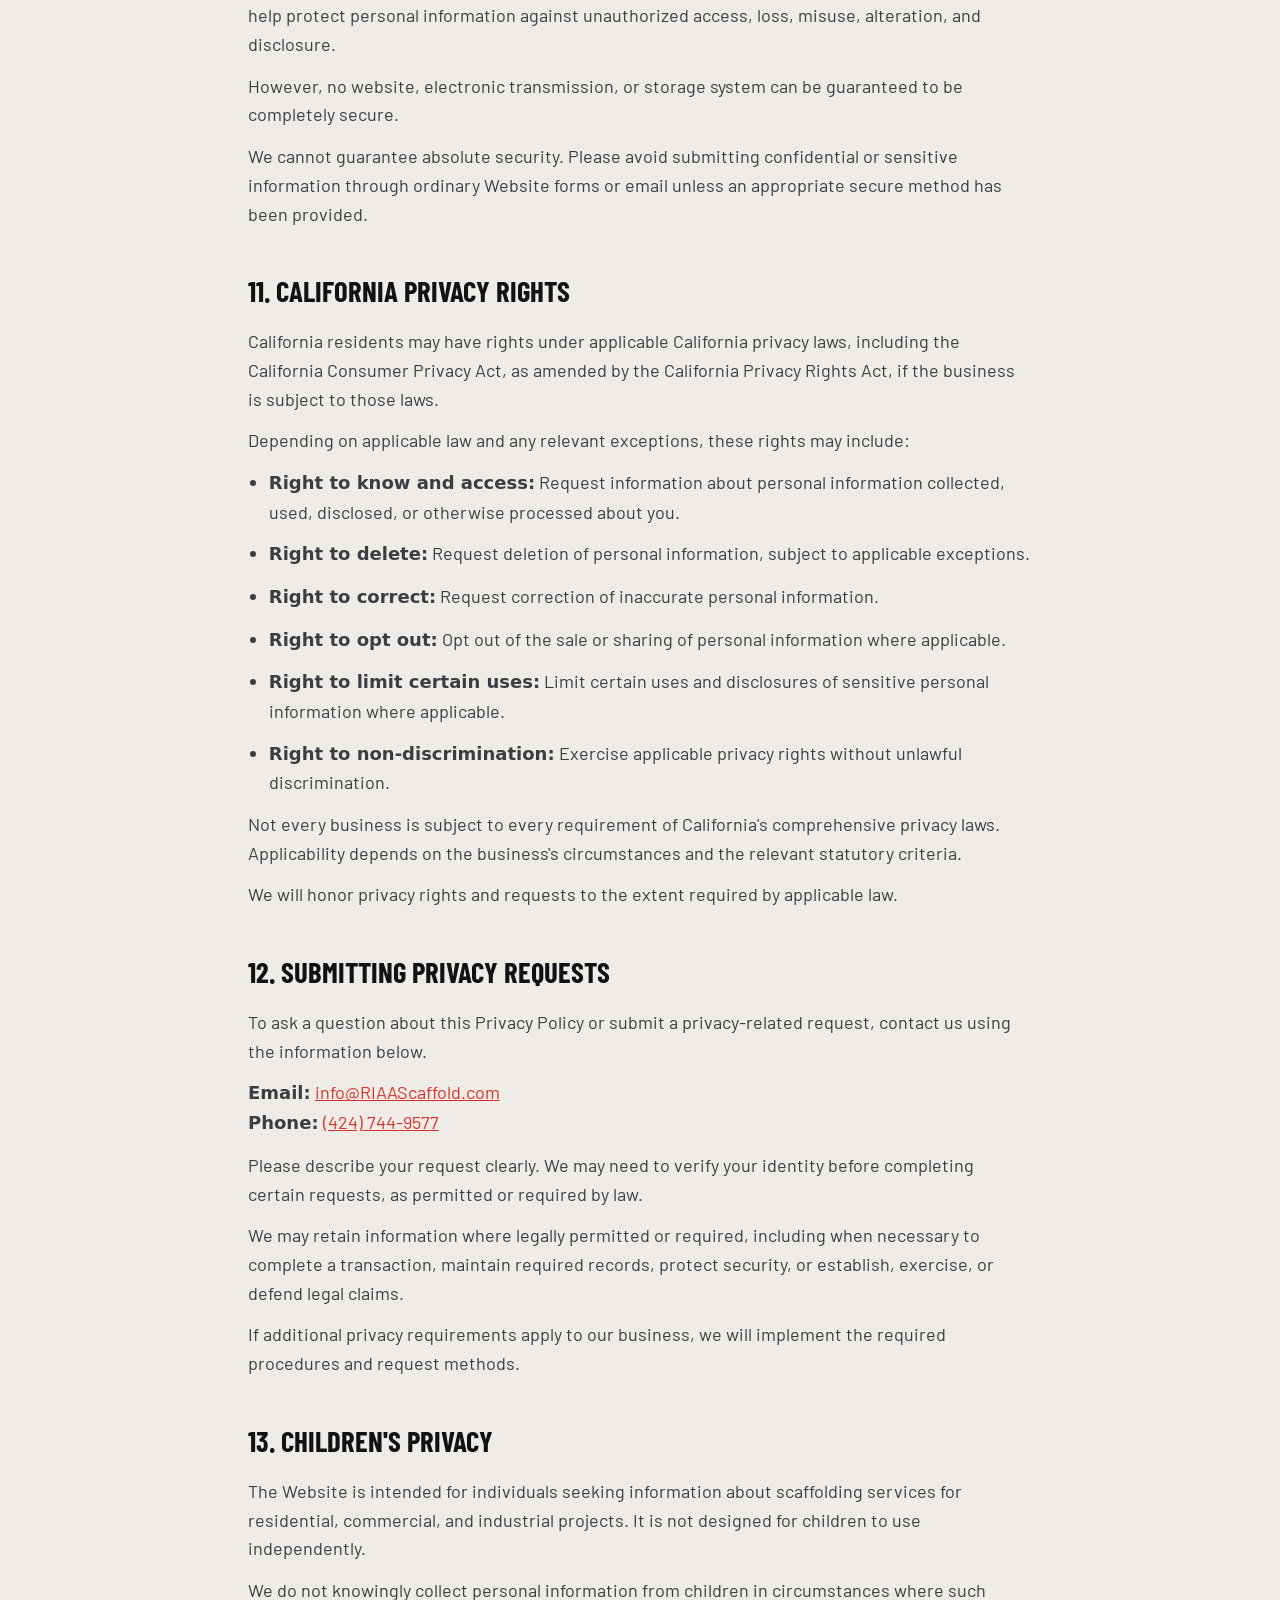
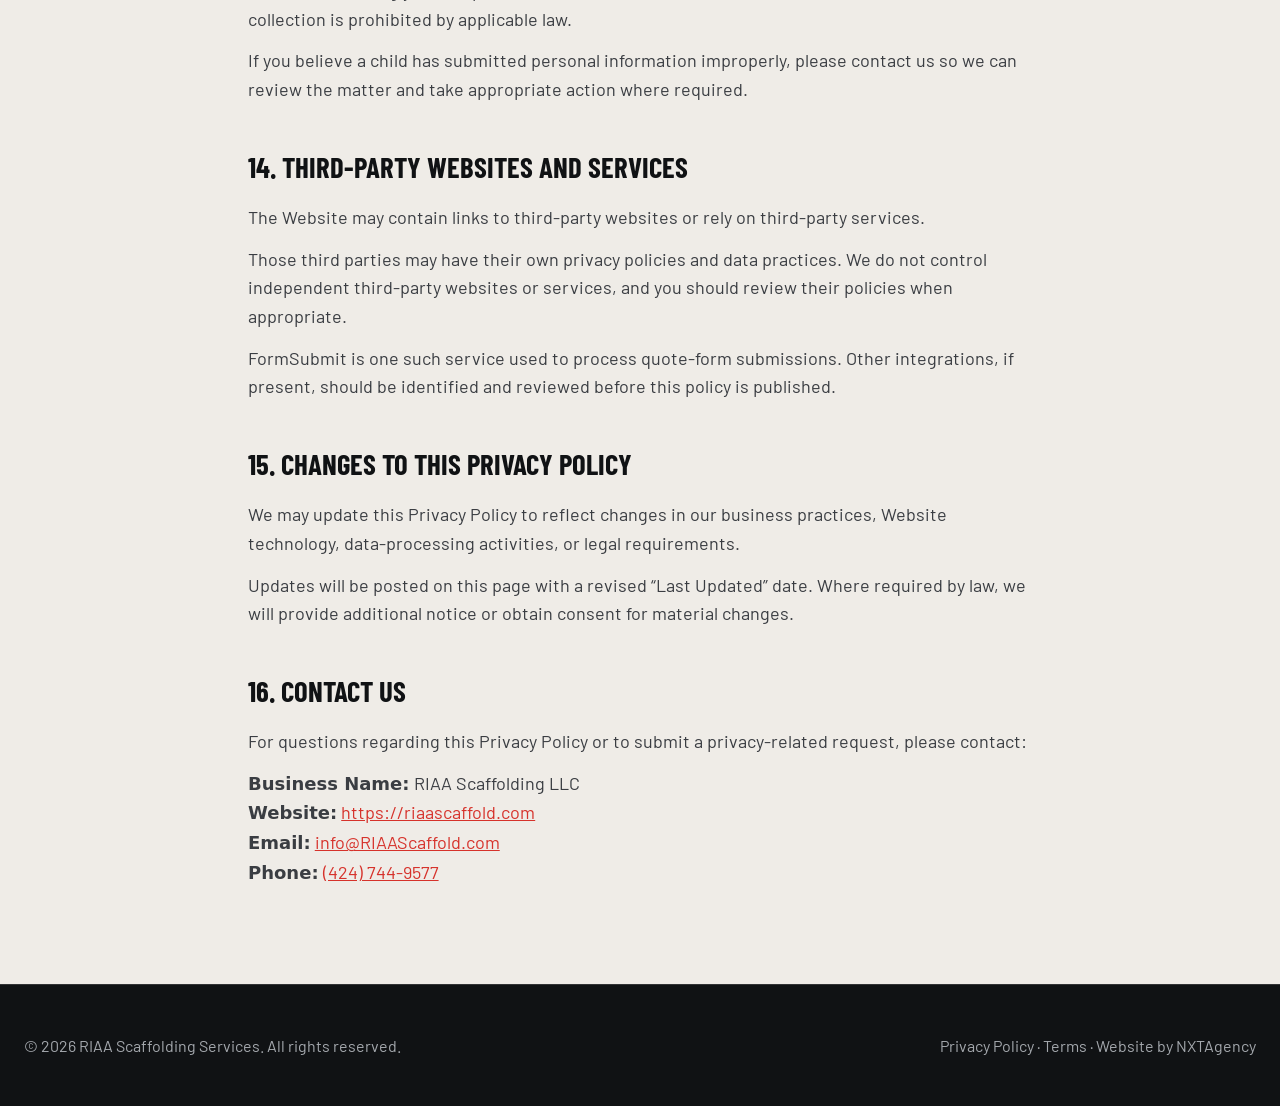
==== commit fbdbb400: "Update privacy.html" ====
--- a/privacy.html
+++ b/privacy.html
@@ -142,7 +142,6 @@
         <strong>Website:</strong> <a href="https://riaascaffold.com">https://riaascaffold.com</a><br>
         <strong>Email:</strong> <a href="mailto:info@RIAAScaffold.com">info@RIAAScaffold.com</a><br>
         <strong>Phone:</strong> <a href="tel:4247449577">(424) 744-9577</a><br>
-        <strong>Mailing Address:</strong> [Insert Business Mailing Address]</p>
     </div>
   </section>
 </main>
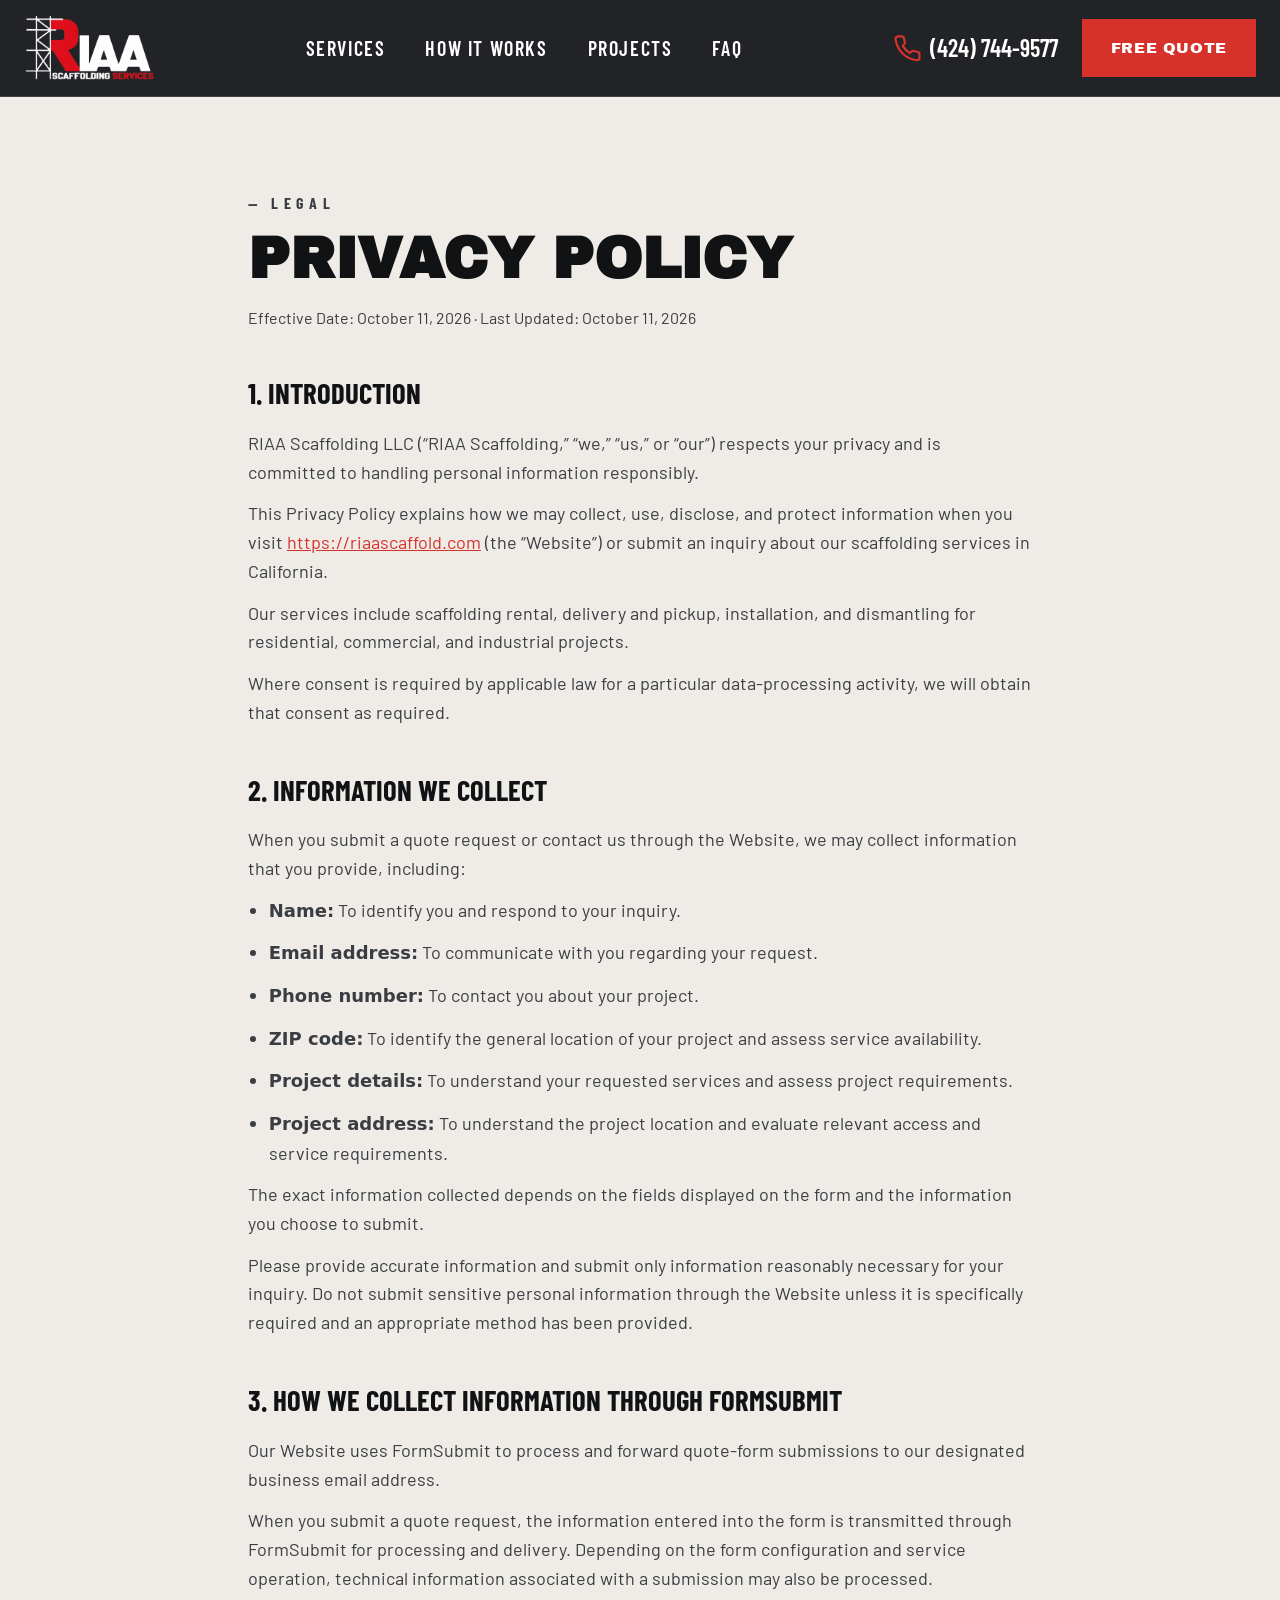
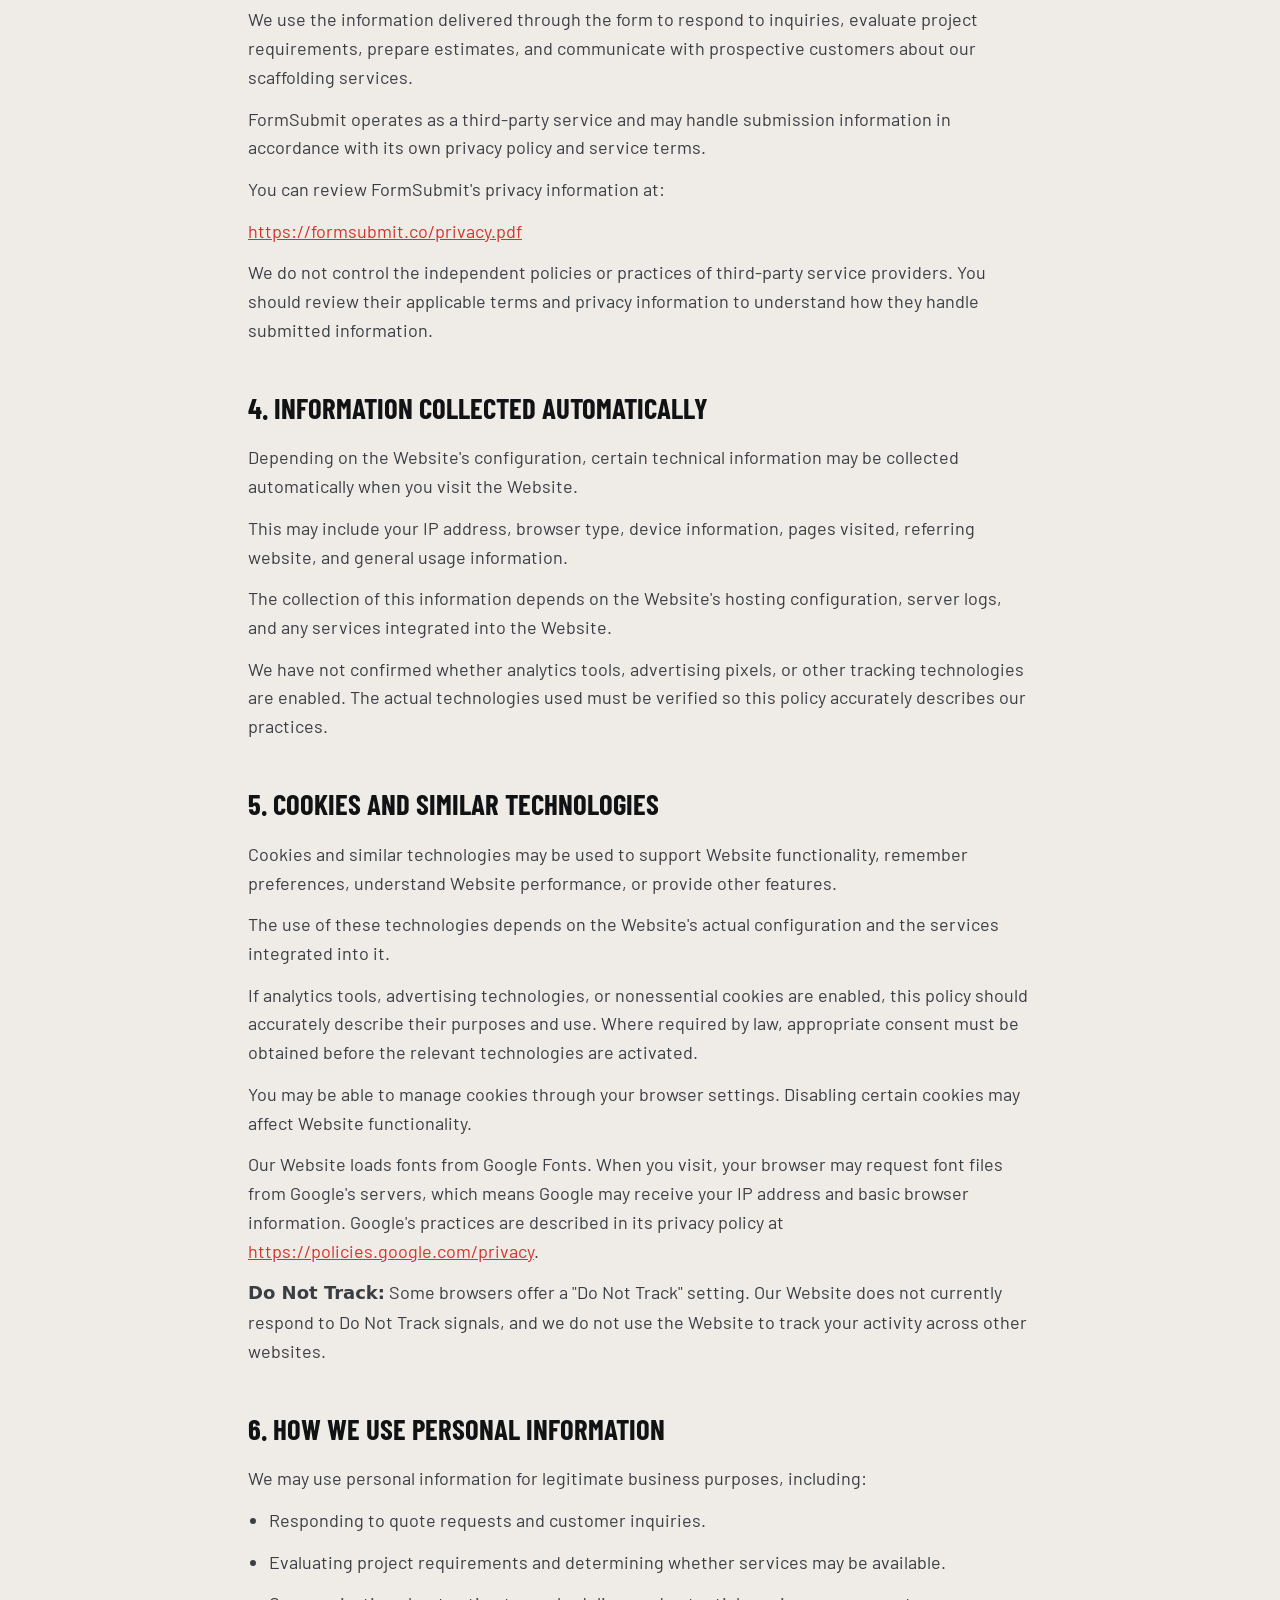
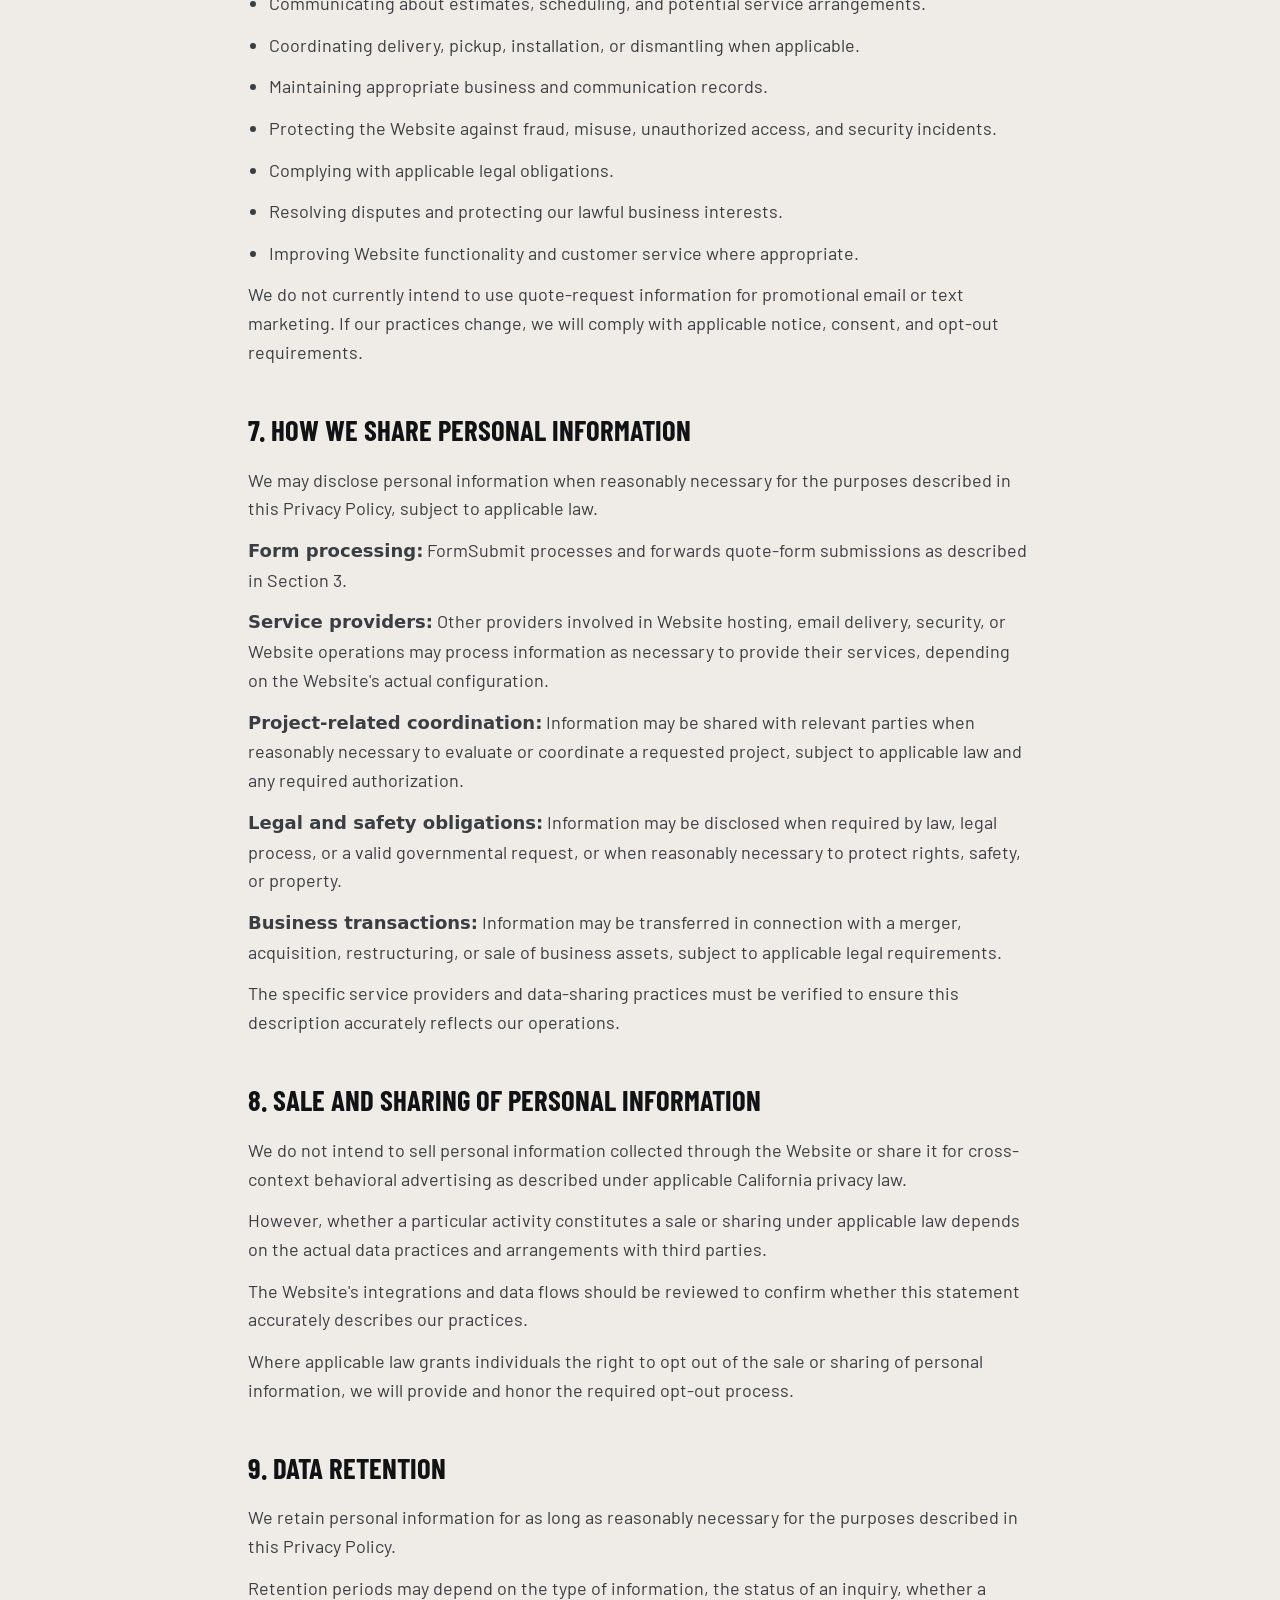
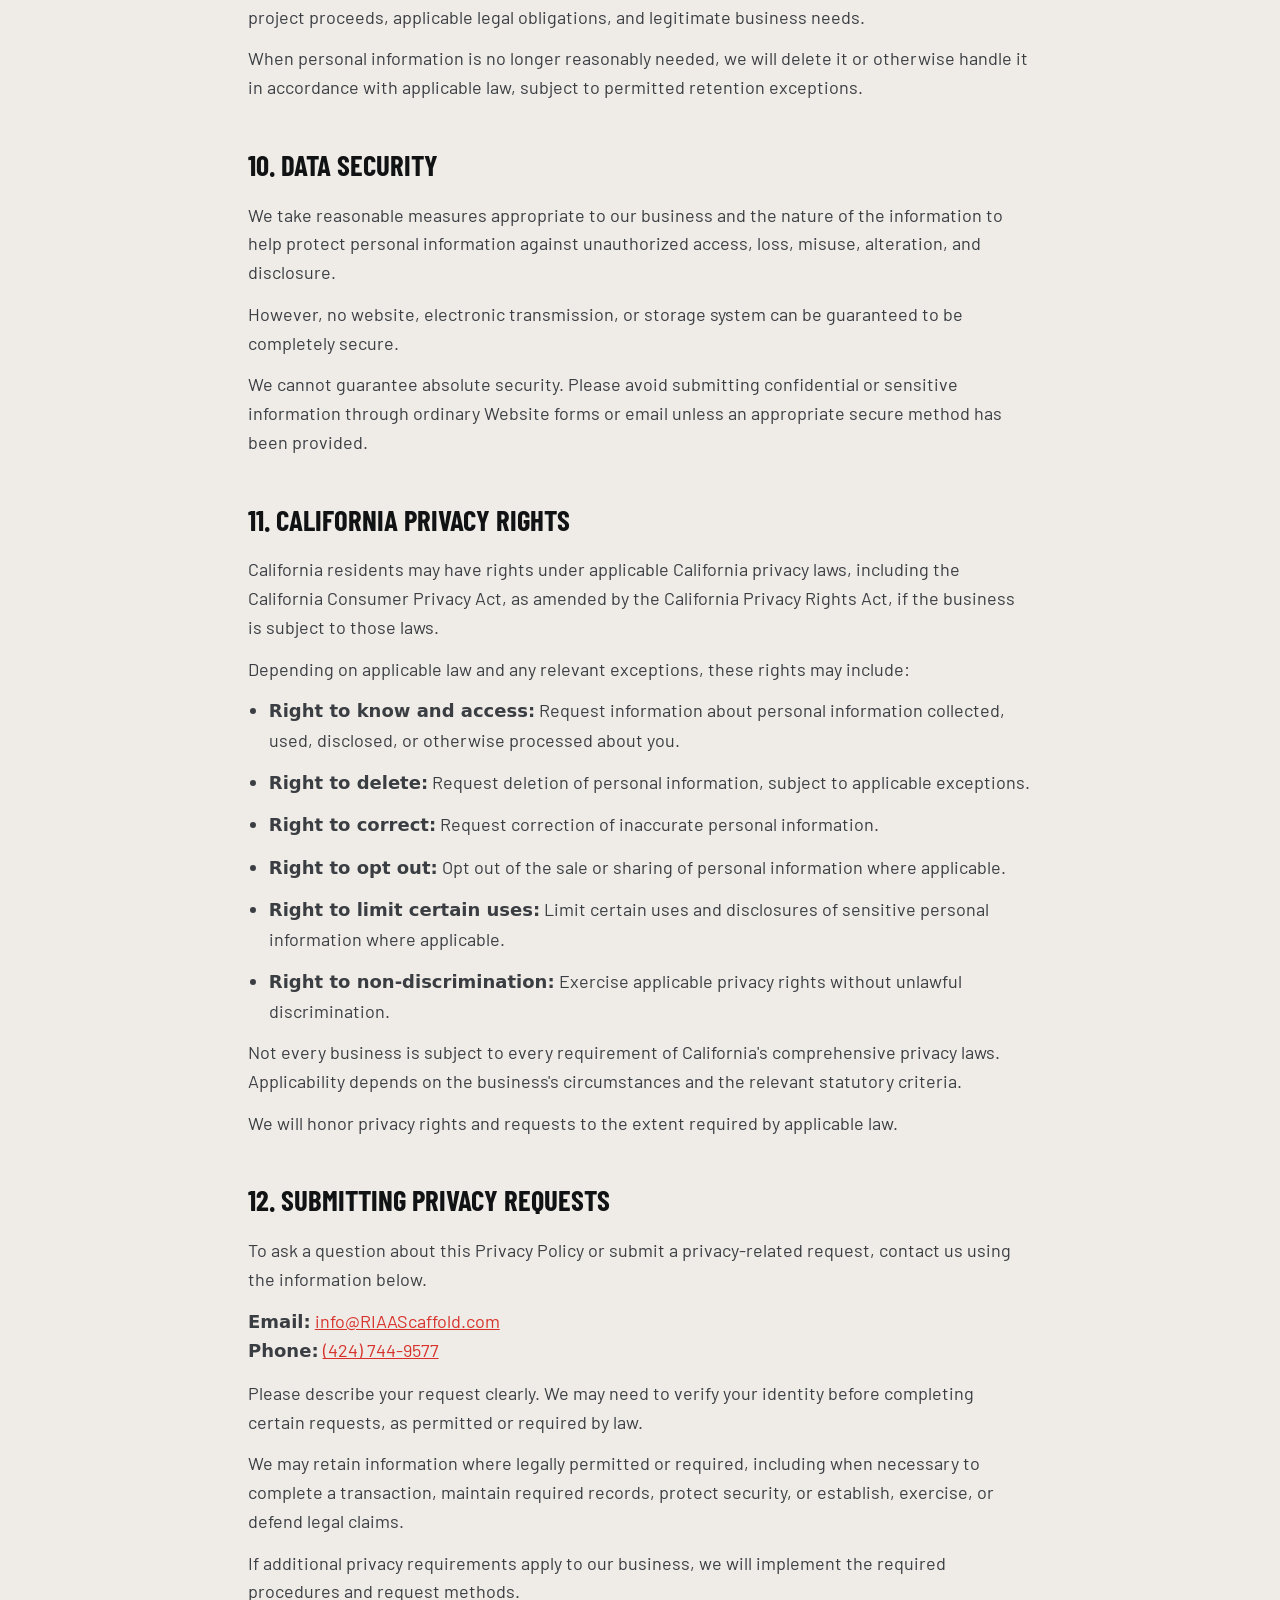
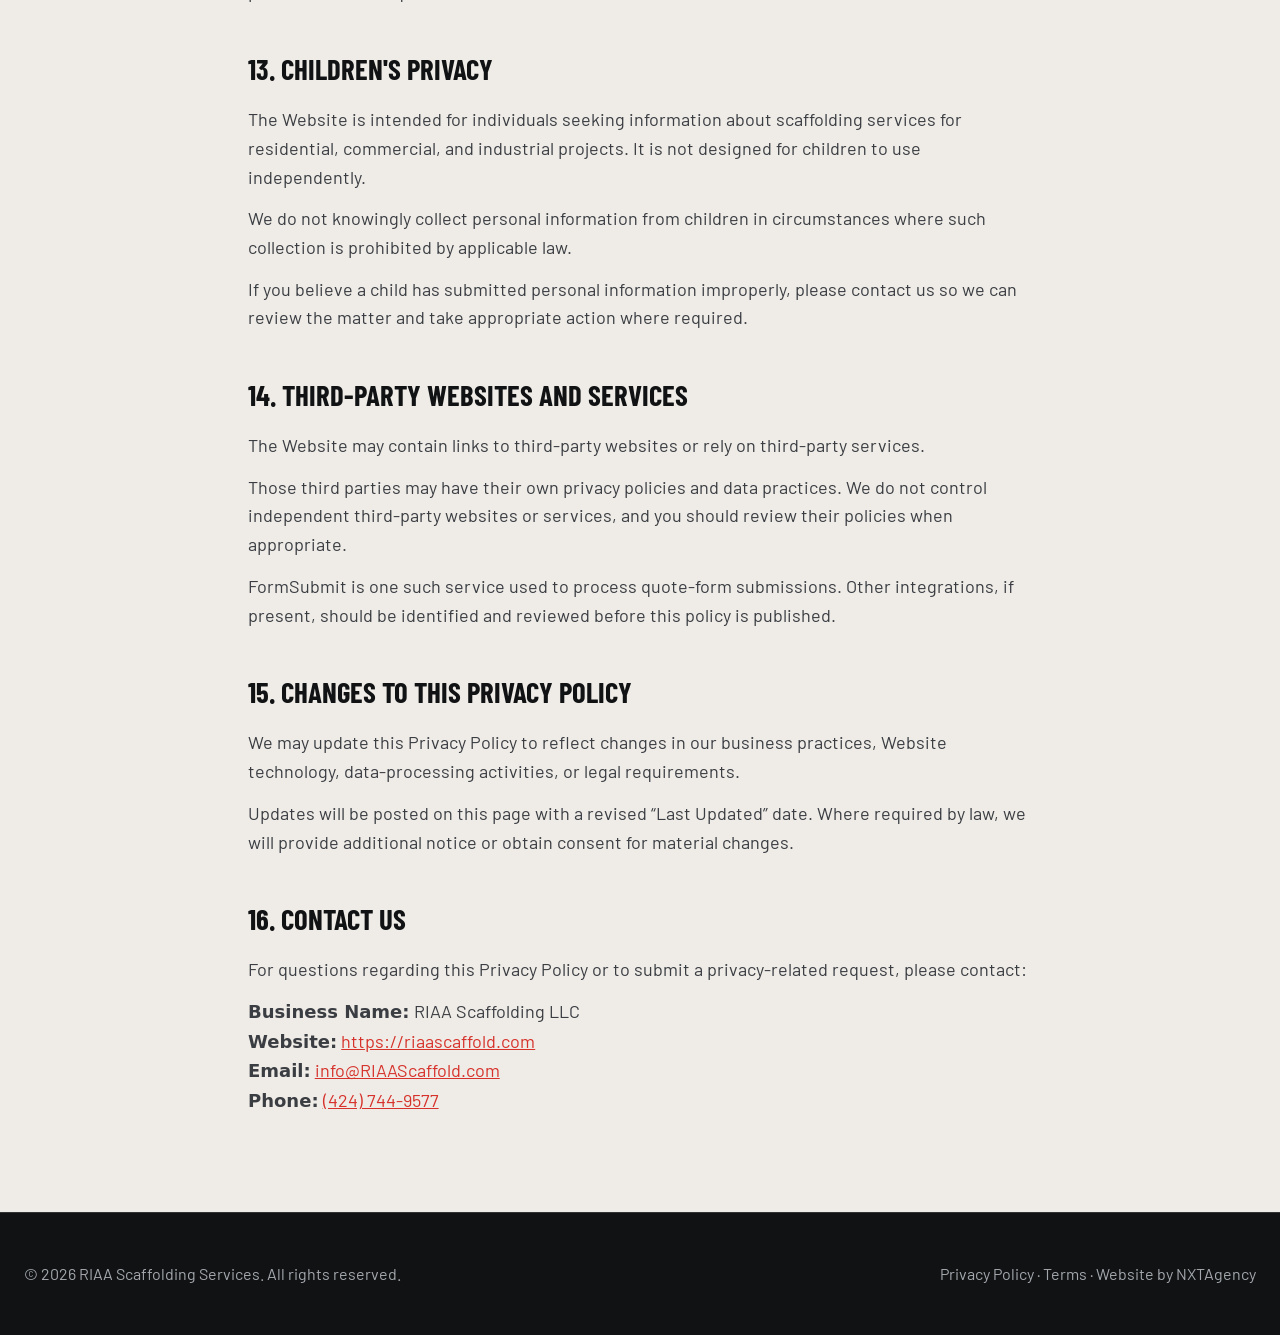
==== commit 730274dc: "Update privacy.html" ====
--- a/privacy.html
+++ b/privacy.html
@@ -70,6 +70,8 @@
       <p>The use of these technologies depends on the Website's actual configuration and the services integrated into it.</p>
       <p>If analytics tools, advertising technologies, or nonessential cookies are enabled, this policy should accurately describe their purposes and use. Where required by law, appropriate consent must be obtained before the relevant technologies are activated.</p>
       <p>You may be able to manage cookies through your browser settings. Disabling certain cookies may affect Website functionality.</p>
+      <p>Our Website loads fonts from Google Fonts. When you visit, your browser may request font files from Google's servers, which means Google may receive your IP address and basic browser information. Google's practices are described in its privacy policy at <a href="https://policies.google.com/privacy" target="_blank" rel="noopener">https://policies.google.com/privacy</a>.</p>
+      <p><strong>Do Not Track:</strong> Some browsers offer a "Do Not Track" setting. Our Website does not currently respond to Do Not Track signals, and we do not use the Website to track your activity across other websites.</p>
       <h2>6. How We Use Personal Information</h2>
       <p>We may use personal information for legitimate business purposes, including:</p>
       <ul>
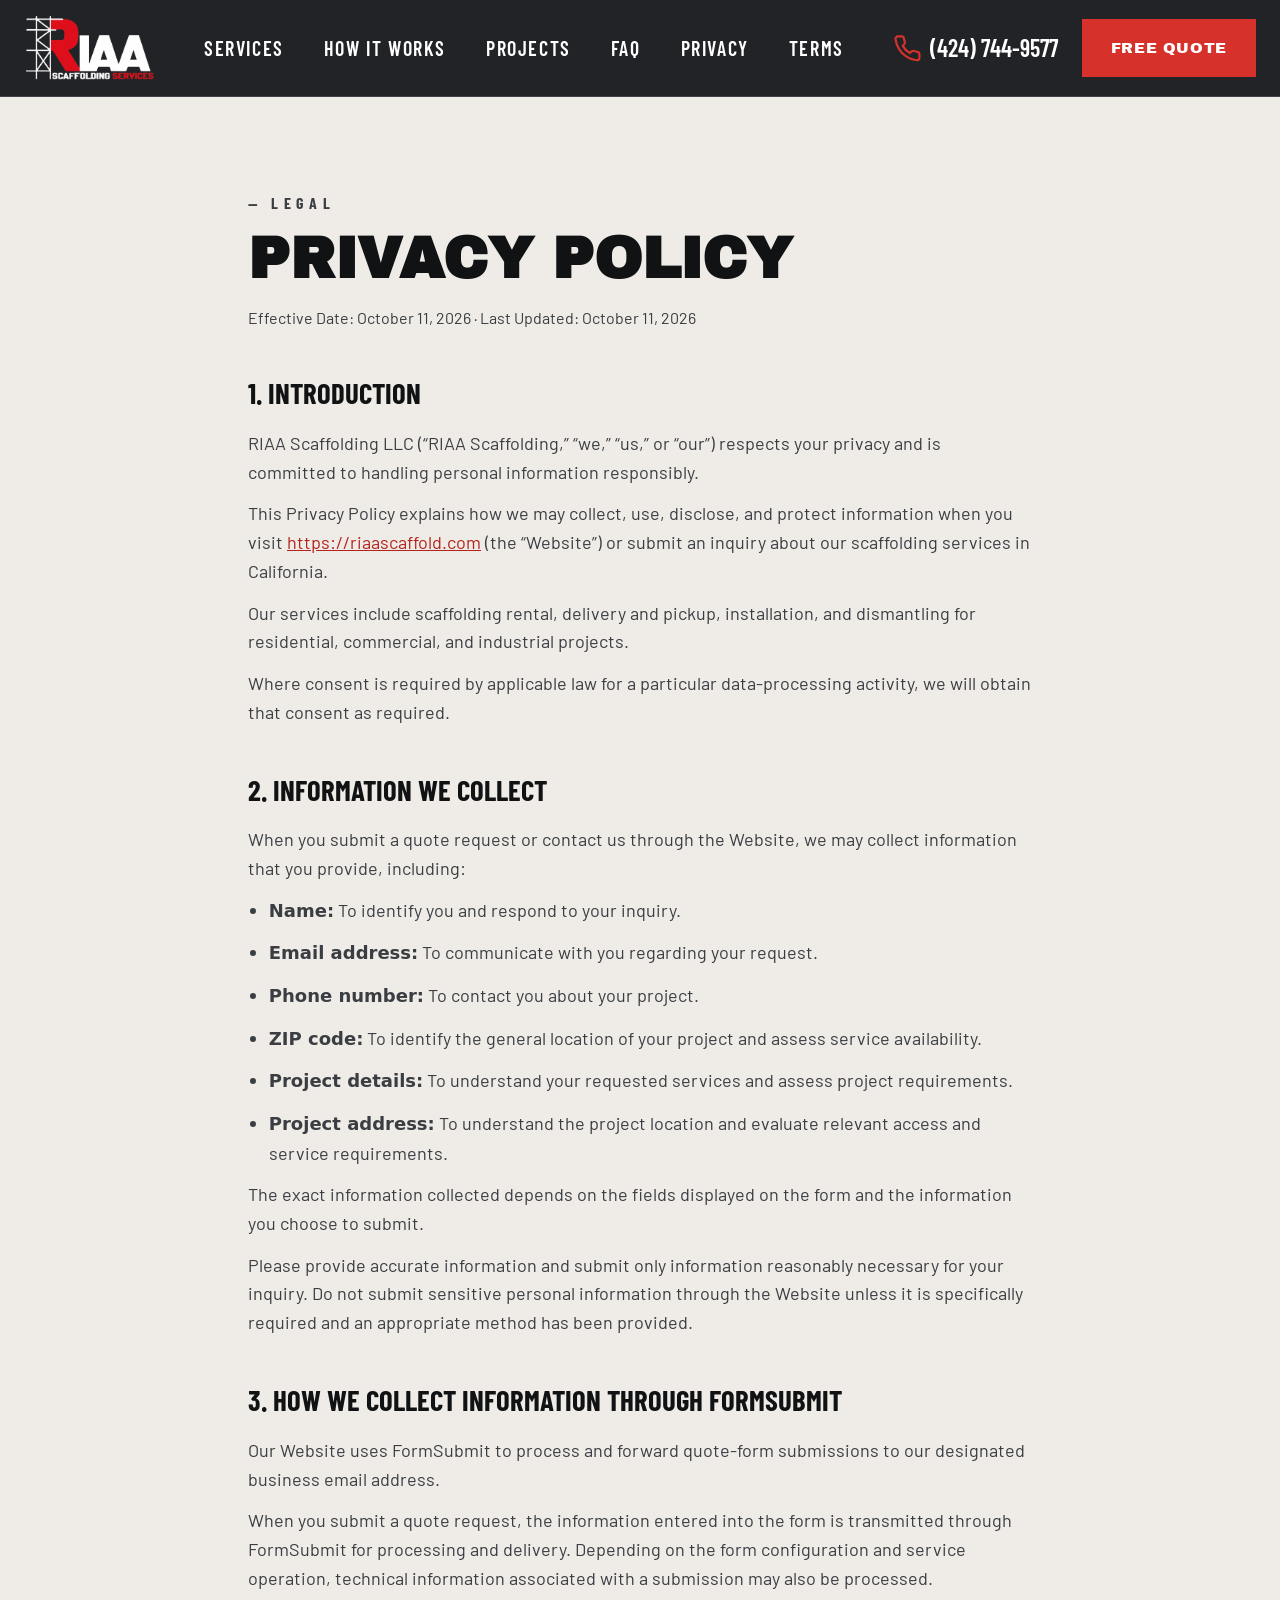
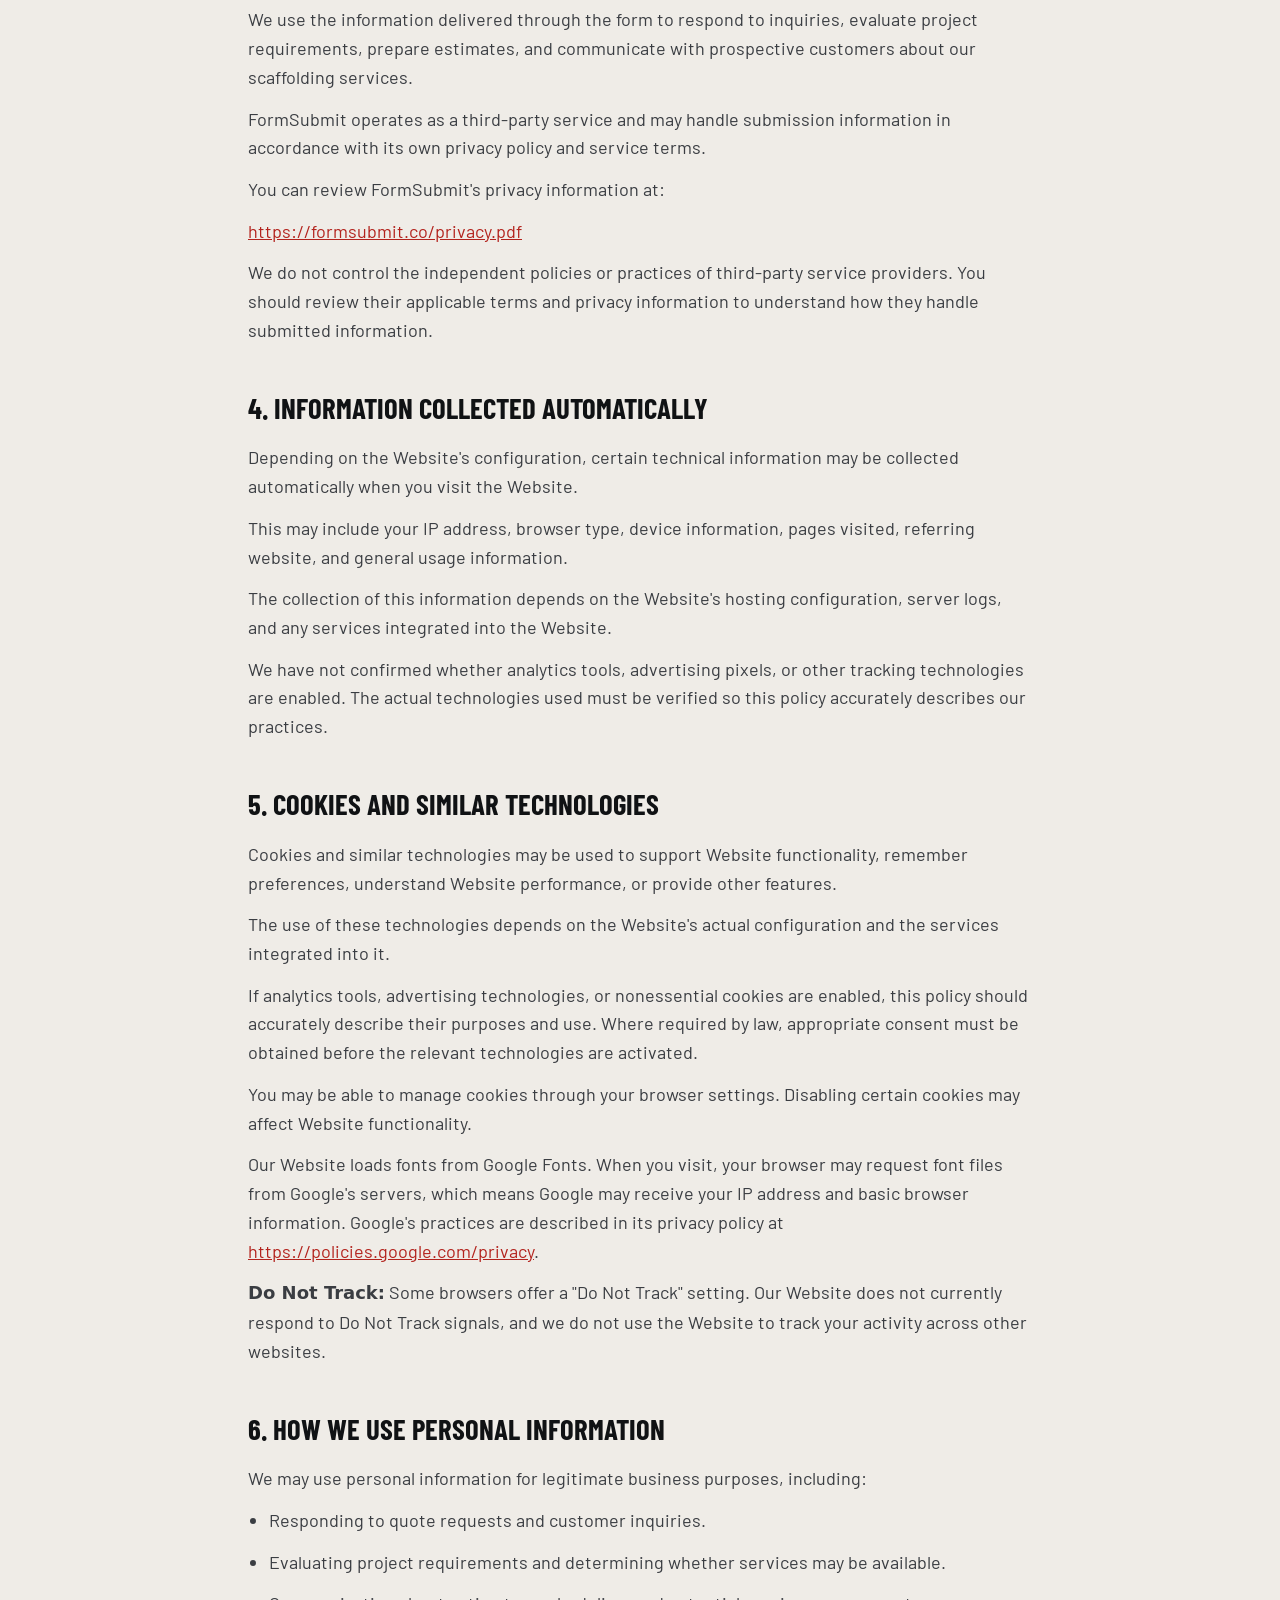
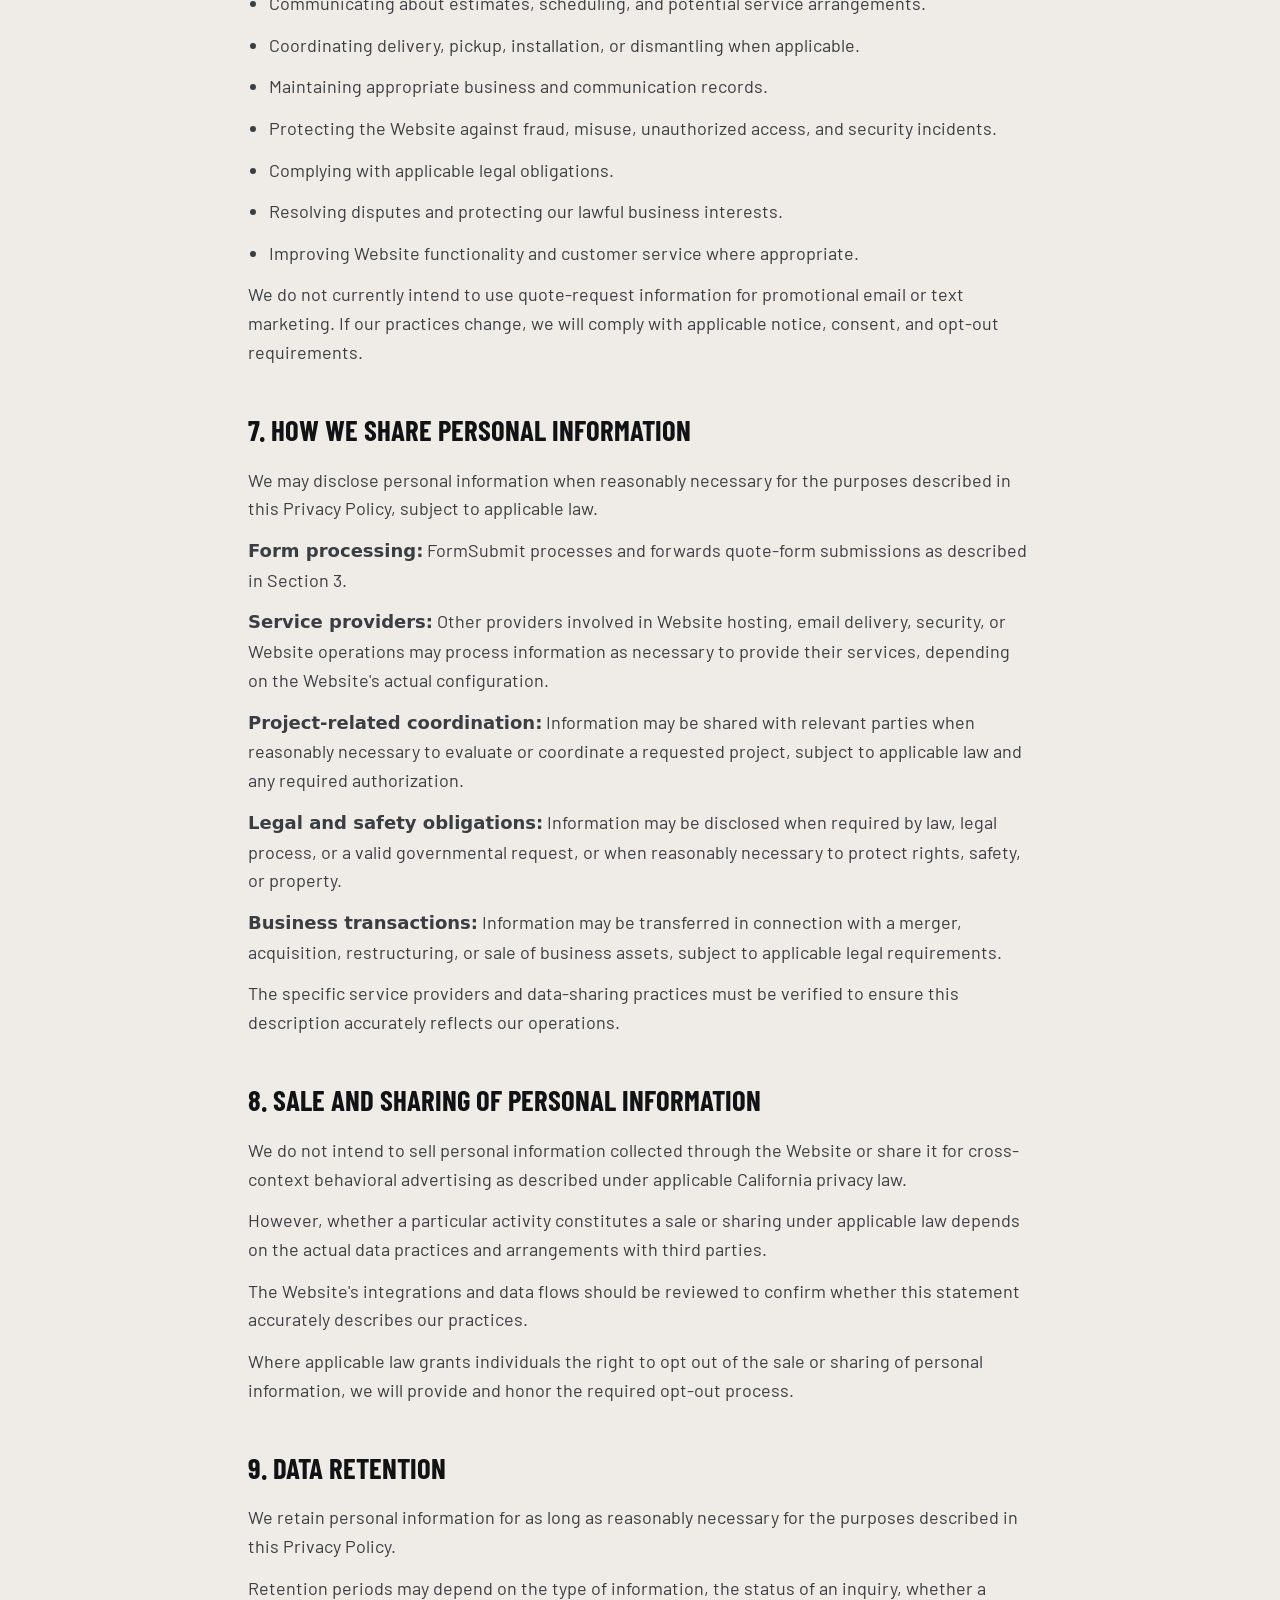
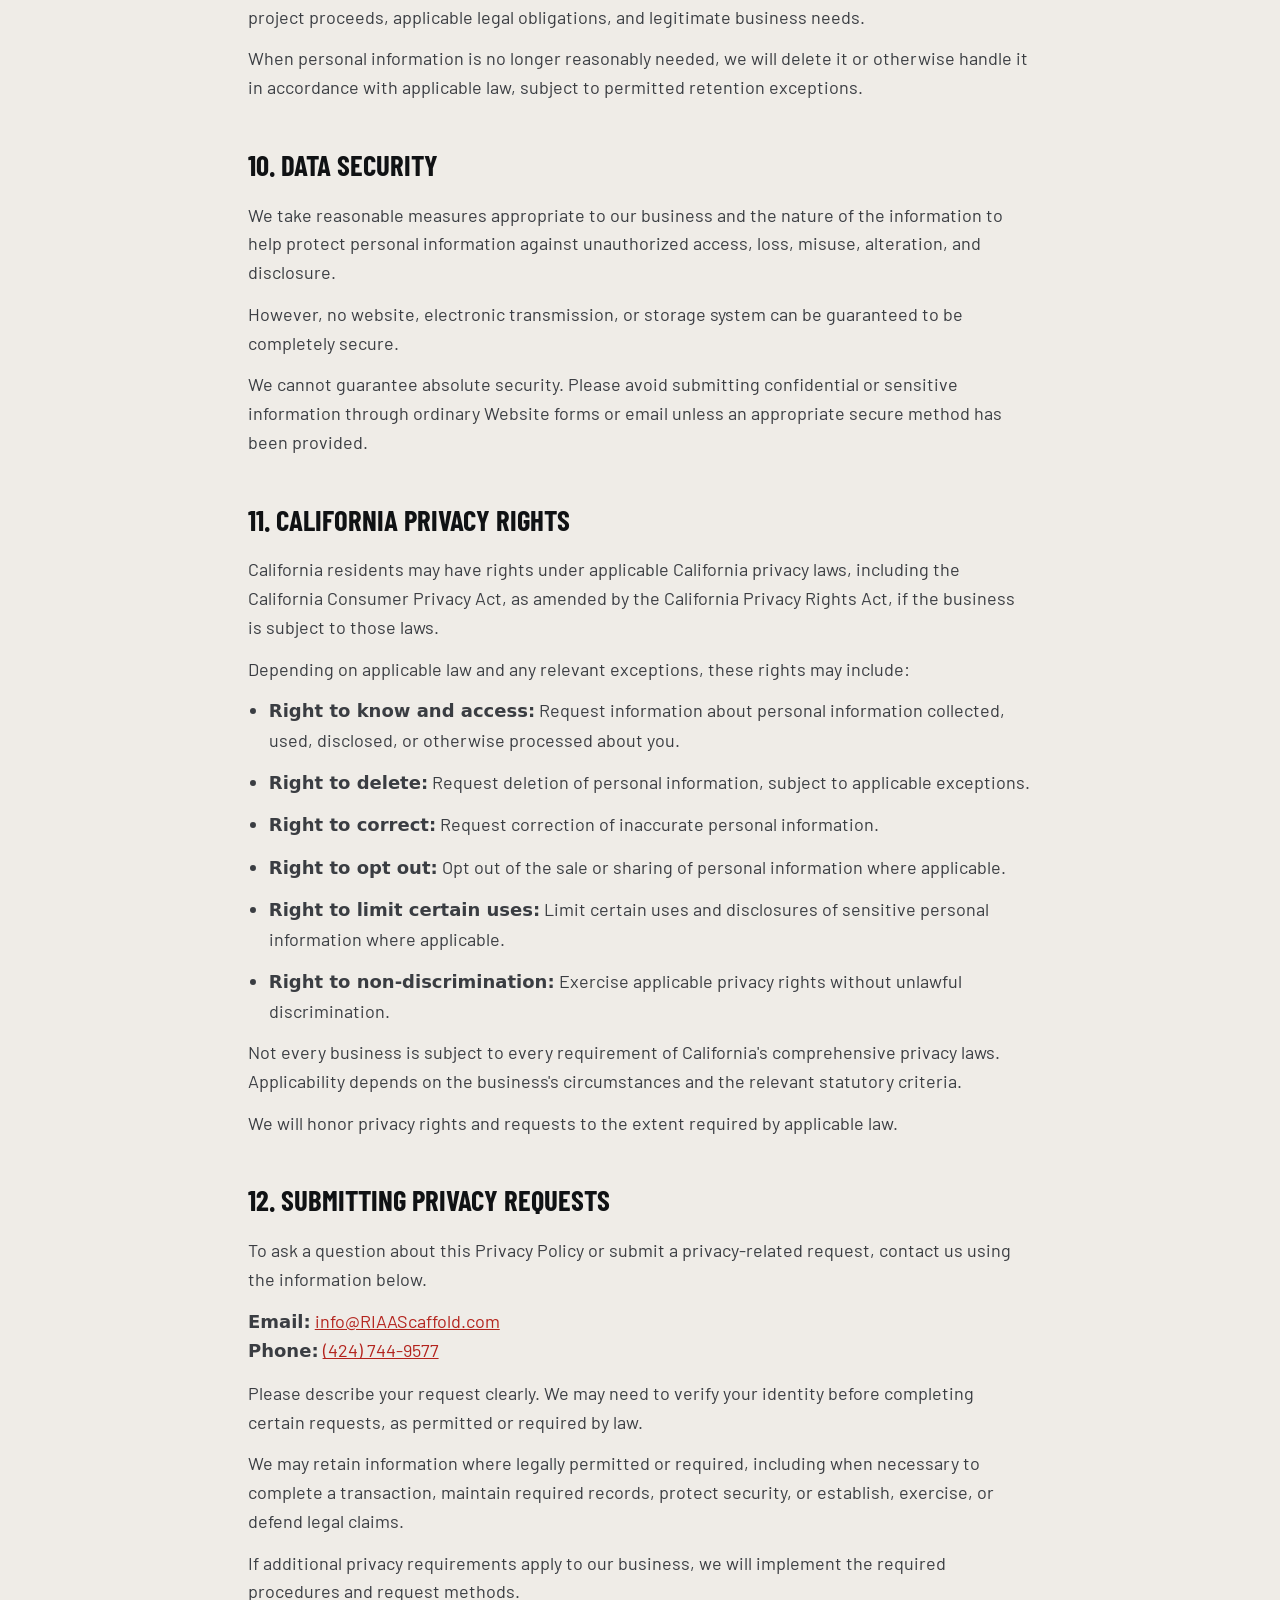
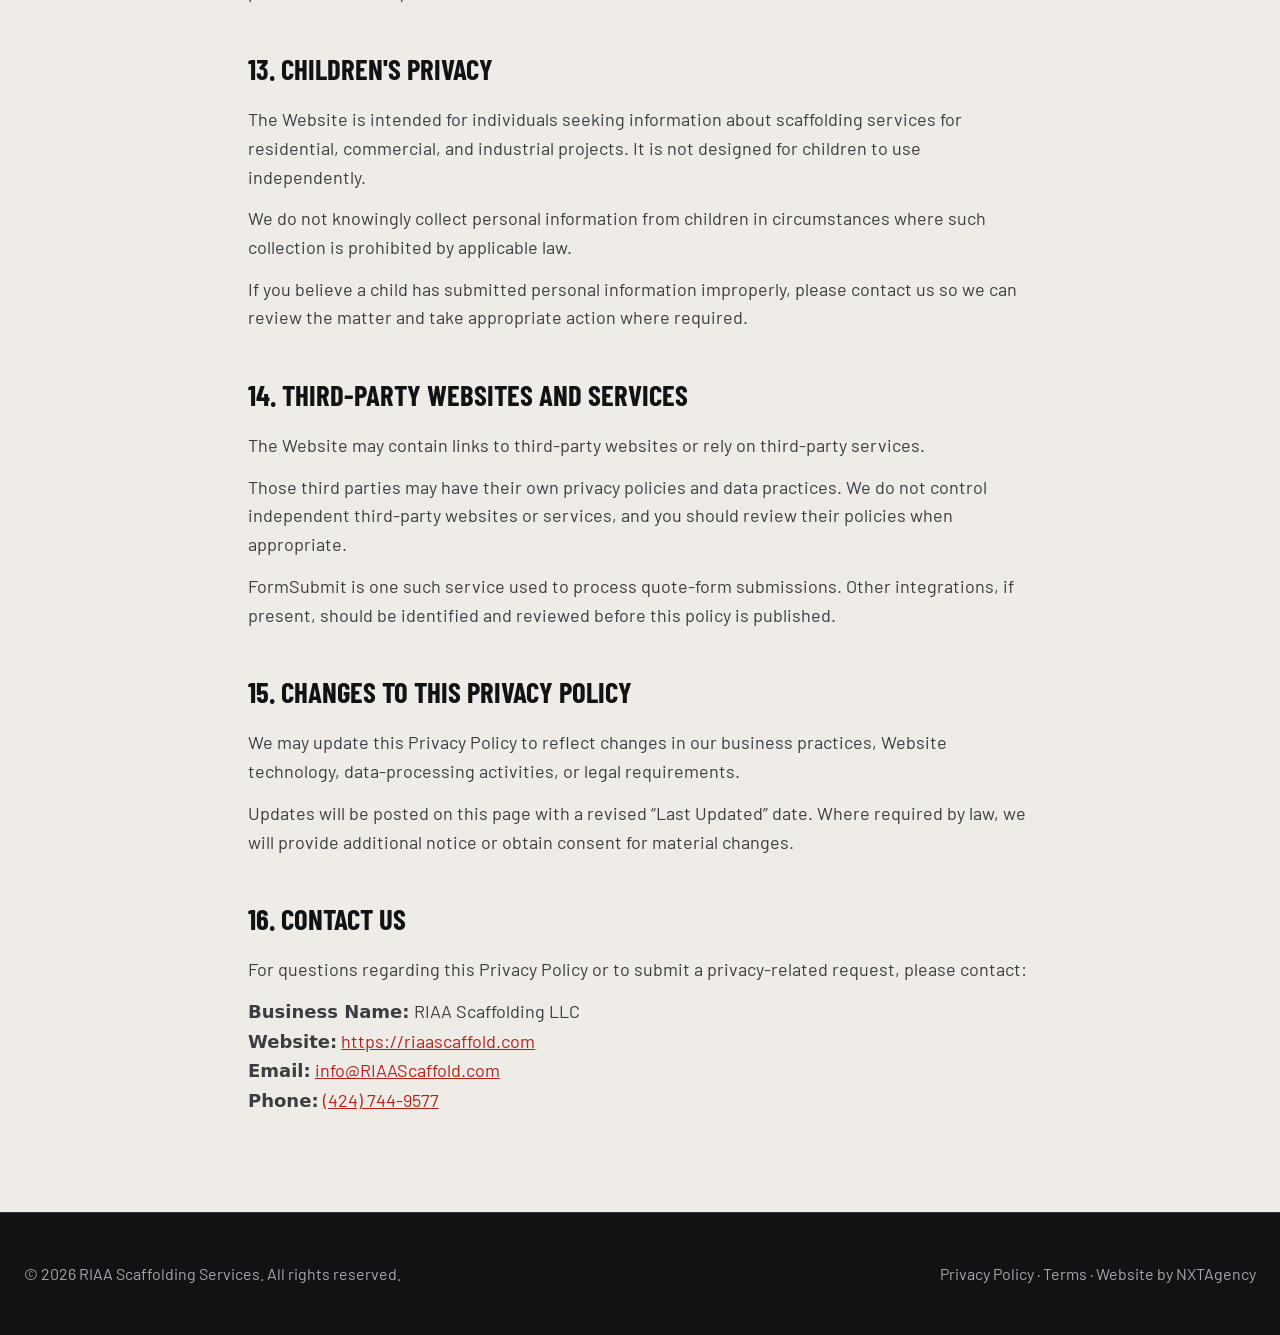
==== commit 87f25598: "Update privacy.html" ====
--- a/privacy.html
+++ b/privacy.html
@@ -22,7 +22,7 @@
 <header>
   <div class="wrap">
     <a class="logo" href="index.html" aria-label="RIAA Scaffolding Services home"><img src="img/logo.png" alt="RIAA Scaffolding Services"></a>
-    <nav aria-label="Main"><a href="index.html#services">Services</a><a href="index.html#process">How it works</a><a href="index.html#projects">Projects</a><a href="index.html#faq">FAQ</a></nav>
+   <nav aria-label="Main"><a href="index.html#services">Services</a><a href="index.html#process">How it works</a><a href="index.html#projects">Projects</a><a href="index.html#faq">FAQ</a><a href="privacy.html">Privacy</a><a href="terms.html">Terms</a></nav>
     <div class="hright">
       <a class="tel" href="tel:4247449577"><svg class="i"><use href="#phone"/></svg>(424) 744-9577</a>
       <a class="btn" href="index.html#quote">Free quote</a>
--- a/style.css
+++ b/style.css
@@ -181,3 +181,14 @@
   form{grid-template-columns:minmax(0,1fr);padding:1.75rem 1.1rem}
   section{padding:4.5rem 0}
 }
+.video-toggle{position:absolute;right:1.25rem;bottom:1.25rem;z-index:3;background:rgba(16,18,20,.8);color:#fff;border:1px solid rgba(255,255,255,.4);font-family:'Barlow Condensed';font-weight:600;letter-spacing:.1em;text-transform:uppercase;font-size:1rem;padding:.6rem 1rem;cursor:pointer}
+.video-toggle:hover{border-color:#fff}
+@media(prefers-reduced-motion:reduce){.video-toggle{display:none}}
+.skip{position:absolute;left:-9999px;top:0;background:#fff;color:#101214;padding:.8rem 1.2rem;z-index:100}
+.skip:focus{left:1rem;top:1rem}
+.video-toggle{position:absolute;right:1.25rem;bottom:1.25rem;z-index:3;background:rgba(16,18,20,.8);color:#fff;border:1px solid rgba(255,255,255,.4);font-family:'Barlow Condensed';font-weight:600;letter-spacing:.1em;text-transform:uppercase;font-size:1rem;padding:.6rem 1rem;cursor:pointer}
+.video-toggle:hover{border-color:#fff}
+@media(prefers-reduced-motion:reduce){.video-toggle{display:none}}
+.kicker,.policy a{color:#b3231d}
+.dark .kicker,.badge,.proj small{color:#ff6a62}
+input::placeholder,textarea::placeholder{color:#9a9ea4}
